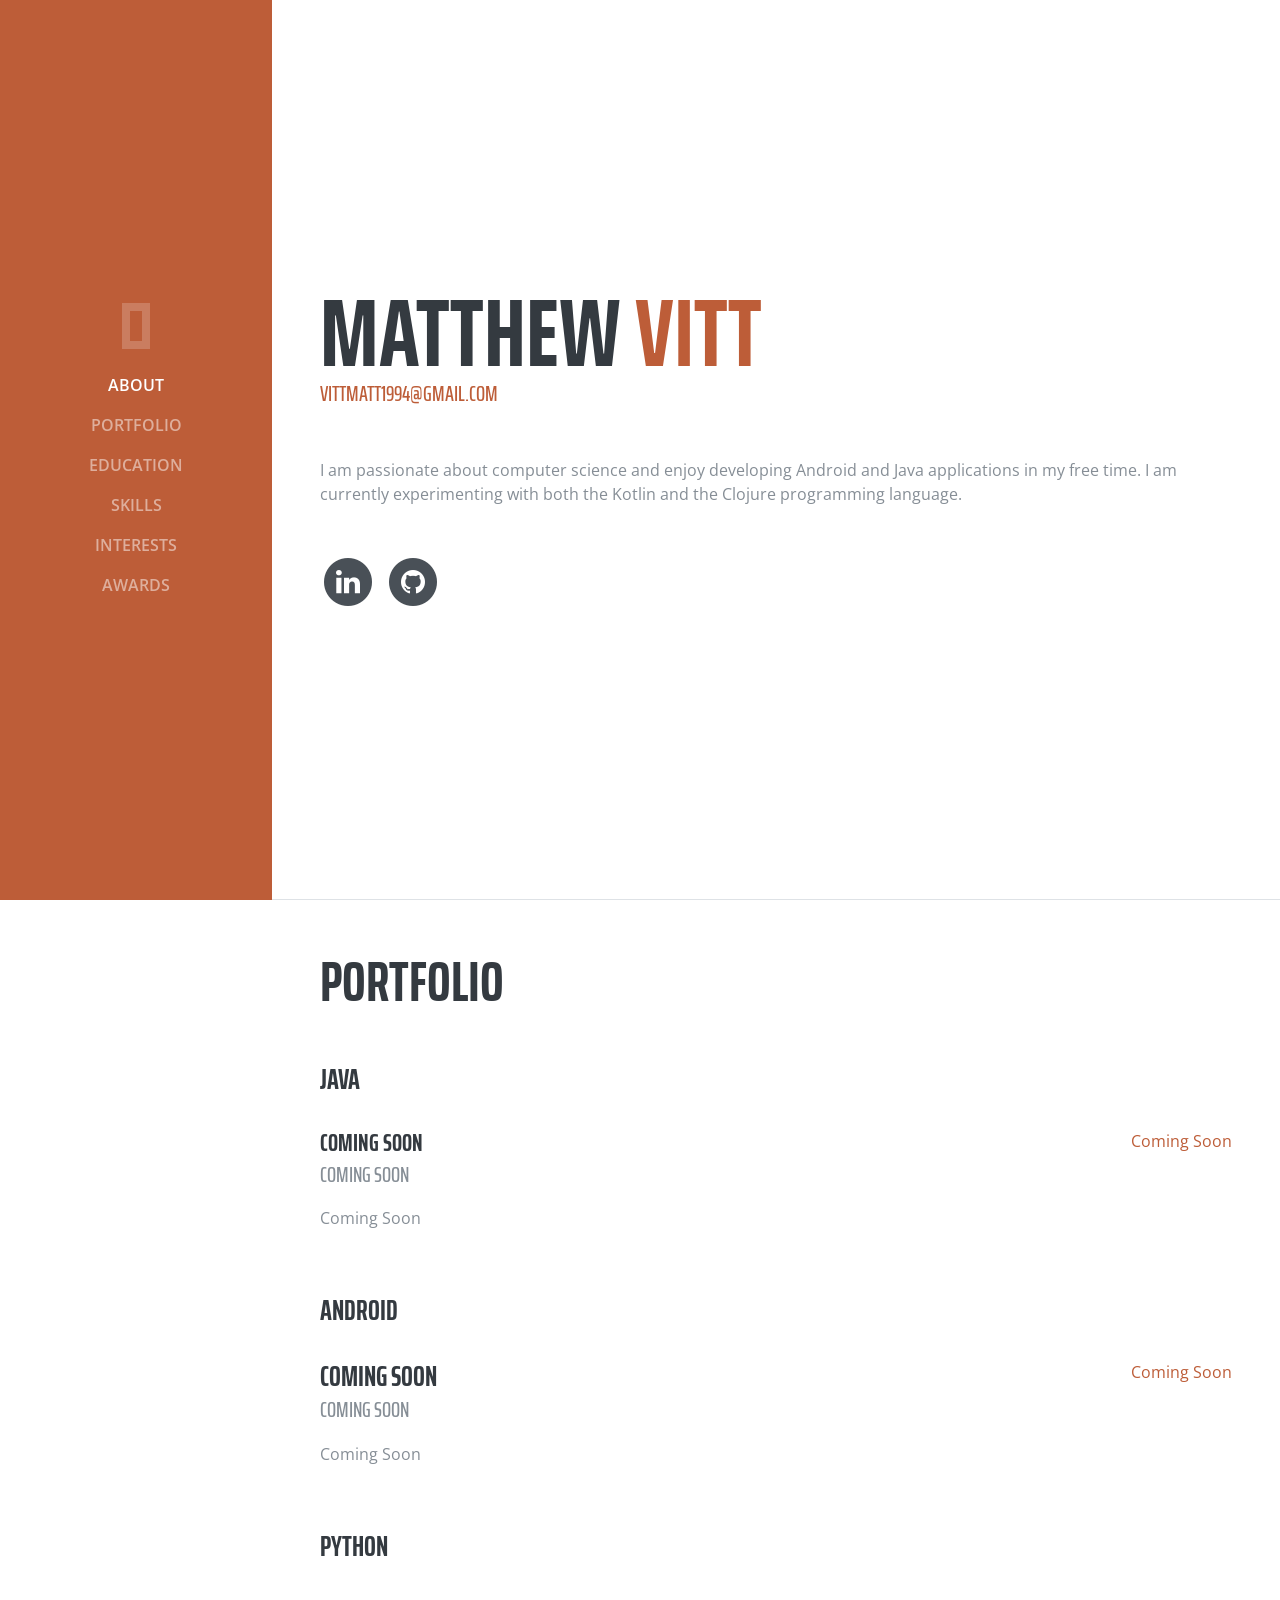
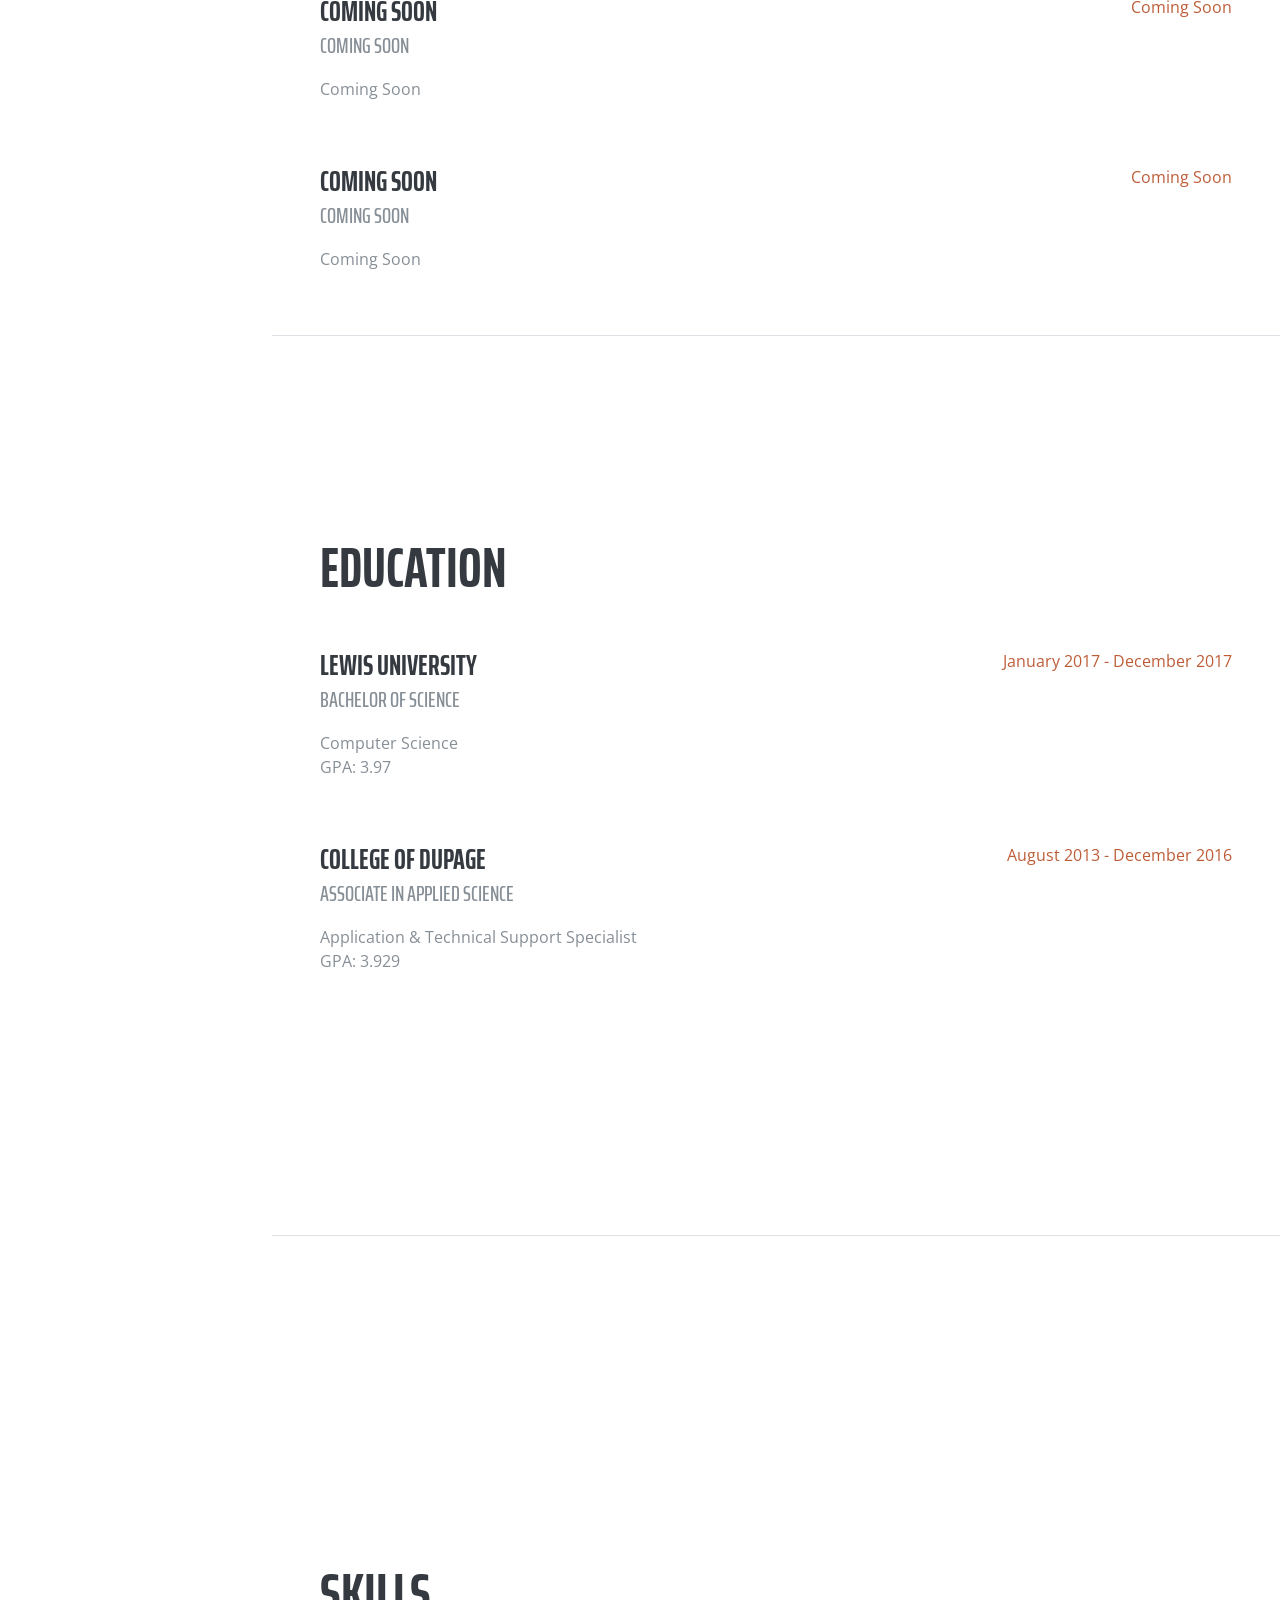
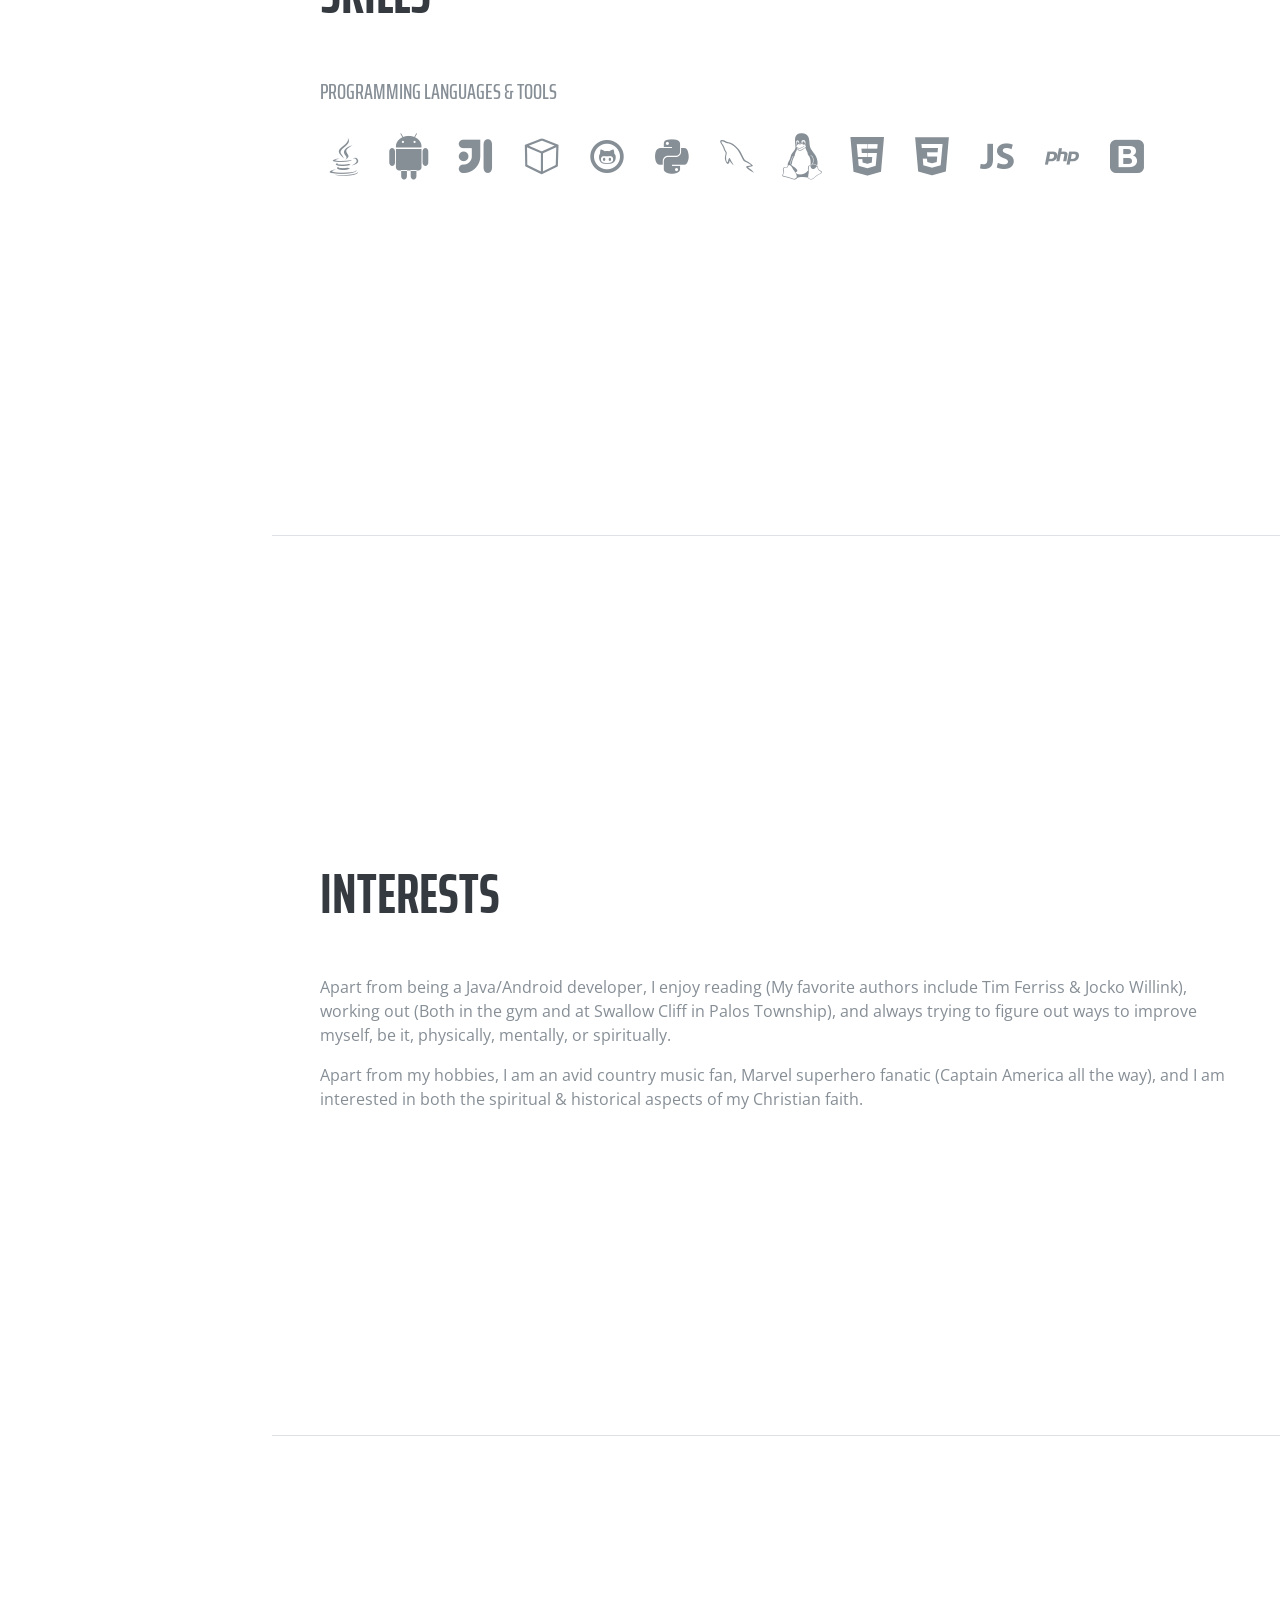
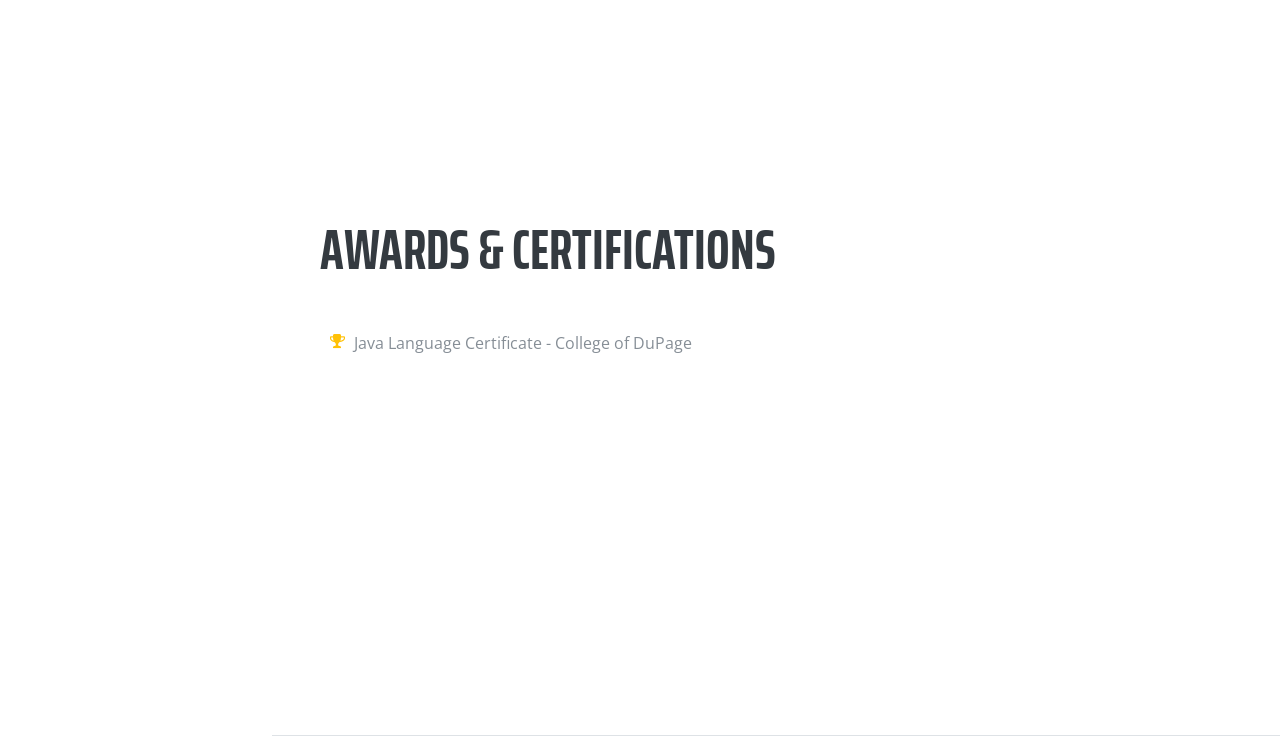
==== portfolio/pages/index.html @ d5effcd7 "more stuff" ====
<!DOCTYPE html>
<html lang="en">

  <head>

    <meta charset="utf-8">
    <meta name="viewport" content="width=device-width, initial-scale=1, shrink-to-fit=no">
    <meta name="description" content="">
    <meta name="author" content="">

    <title>Resume - Start Bootstrap Theme</title>

    <!-- Bootstrap core CSS -->
    <link href="vendor/bootstrap/css/bootstrap.min.css" rel="stylesheet">

    <!-- Custom fonts for this template -->
    <link href="https://fonts.googleapis.com/css?family=Saira+Extra+Condensed:100,200,300,400,500,600,700,800,900" rel="stylesheet">
    <link href="https://fonts.googleapis.com/css?family=Open+Sans:300,300i,400,400i,600,600i,700,700i,800,800i" rel="stylesheet">
    <link href="vendor/font-awesome/css/font-awesome.min.css" rel="stylesheet">
    <link href="vendor/devicons/css/devicons.min.css" rel="stylesheet">
    <link href="vendor/simple-line-icons/css/simple-line-icons.css" rel="stylesheet">

    <!-- Custom styles for this template -->
    <link href="css/resume.min.css" rel="stylesheet">

  </head>

  <body id="page-top">

    <nav class="navbar navbar-expand-lg navbar-dark bg-primary fixed-top" id="sideNav">
      <a class="navbar-brand js-scroll-trigger" href="#page-top">
        <span class="d-block d-lg-none">Start Bootstrap</span>
        <span class="d-none d-lg-block">
          <img class="img-fluid img-profile fa-behance-square mx-auto mb-2" src="https://github.com/mvitt/mvitt.github.io/blob/master/portfolio/pages/img/profile.JPG" alt="">
        </span>
      </a>
      <button class="navbar-toggler" type="button" data-toggle="collapse" data-target="#navbarSupportedContent" aria-controls="navbarSupportedContent" aria-expanded="false" aria-label="Toggle navigation">
        <span class="navbar-toggler-icon"></span>
      </button>
      <div class="collapse navbar-collapse" id="navbarSupportedContent">
        <ul class="navbar-nav">
          <li class="nav-item">
            <a class="nav-link js-scroll-trigger" href="#about">About</a>
          </li>
          <li class="nav-item">
            <a class="nav-link js-scroll-trigger" href="#portfolio">Portfolio</a>
          </li>
          <li class="nav-item">
            <a class="nav-link js-scroll-trigger" href="#education">Education</a>
          </li>
          <li class="nav-item">
            <a class="nav-link js-scroll-trigger" href="#skills">Skills</a>
          </li>
          <li class="nav-item">
            <a class="nav-link js-scroll-trigger" href="#interests">Interests</a>
          </li>
          <li class="nav-item">
            <a class="nav-link js-scroll-trigger" href="#awards">Awards</a>
          </li>
        </ul>
      </div>
    </nav>

    <div class="container-fluid p-0">

      <section class="resume-section p-3 p-lg-5 d-flex d-column" id="about">
        <div class="my-auto">
          <h1 class="mb-0">Matthew
            <span class="text-primary">Vitt</span>
          </h1>
          <div class="subheading mb-5">
            <a href="mailto:vittmatt1994@gmail.com">vittmatt1994@gmail.com</a>
          </div>
          <p class="mb-5">I am passionate about computer science and enjoy developing Android and Java applications in my free time. I am currently experimenting with both the Kotlin and the Clojure programming language.</p>
          <ul class="list-inline list-social-icons mb-0">
            <li class="list-inline-item">
              <a href="https://www.linkedin.com/in/matthew-vitt-3581a5155/">
                <span class="fa-stack fa-lg">
                  <i class="fa fa-circle fa-stack-2x"></i>
                  <i class="fa fa-linkedin fa-stack-1x fa-inverse"></i>
                </span>
              </a>
            </li>
            <li class="list-inline-item">
              <a href="#">
                <span class="fa-stack fa-lg">
                  <i class="fa fa-circle fa-stack-2x"></i>
                  <i class="fa fa-github fa-stack-1x fa-inverse"></i>
                </span>
              </a>
            </li>
          </ul>
        </div>
      </section>

      <section class="resume-section p-3 p-lg-5 d-flex flex-column" id="portfolio">
        <div class="my-auto">
          <h2 class="mb-5">Portfolio</h2>
          <h3>Java</h3>
          <br>

          <div class="resume-item d-flex flex-column flex-md-row mb-5">
            <div class="resume-content mr-auto">
              <h4 class="mb-0">Coming Soon</h4>
              <div class="subheading mb-3">Coming Soon</div>
              <p>Coming Soon</p>
            </div>
            <div class="resume-date text-md-right">
              <span class="text-primary">Coming Soon</span>
            </div>
          </div>

          <h3>Android</h3>
          <br>

          <div class="resume-item d-flex flex-column flex-md-row mb-5">
            <div class="resume-content mr-auto">
              <h3 class="mb-0">Coming Soon</h3>
              <div class="subheading mb-3">Coming Soon</div>
              <p>Coming Soon</p>
            </div>
            <div class="resume-date text-md-right">
              <span class="text-primary">Coming Soon</span>
            </div>
          </div>

          <h3>Python</h3>
          <br>

          <div class="resume-item d-flex flex-column flex-md-row mb-5">
            <div class="resume-content mr-auto">
              <h3 class="mb-0">Coming Soon</h3>
              <div class="subheading mb-3">Coming Soon</div>
              <p>Coming Soon</p>
            </div>
            <div class="resume-date text-md-right">
              <span class="text-primary">Coming Soon</span>
            </div>
          </div>

          <div class="resume-item d-flex flex-column flex-md-row">
            <div class="resume-content mr-auto">
              <h3 class="mb-0">Coming Soon</h3>
              <div class="subheading mb-3">Coming Soon</div>
              <p>Coming Soon</p>
            </div>
            <div class="resume-date text-md-right">
              <span class="text-primary">Coming Soon</span>
            </div>
          </div>

        </div>

      </section>

      <section class="resume-section p-3 p-lg-5 d-flex flex-column" id="education">
        <div class="my-auto">
          <h2 class="mb-5">Education</h2>

          <div class="resume-item d-flex flex-column flex-md-row mb-5">
            <div class="resume-content mr-auto">
              <h3 class="mb-0">Lewis University</h3>
              <div class="subheading mb-3">Bachelor of Science</div>
              <div>Computer Science</div>
              <p>GPA: 3.97</p>
            </div>
            <div class="resume-date text-md-right">
              <span class="text-primary">January 2017 - December 2017</span>
            </div>
          </div>

          <div class="resume-item d-flex flex-column flex-md-row mb-5">
            <div class="resume-content mr-auto">
              <h3 class="mb-0">College of DuPage</h3>
              <div class="subheading mb-3">Associate in Applied Science</div>
              <div>Application & Technical Support Specialist</div>
              <p>GPA: 3.929</p>
            </div>
            <div class="resume-date text-md-right">
              <span class="text-primary">August 2013 - December 2016</span>
            </div>
          </div>

        </div>
      </section>

      <section class="resume-section p-3 p-lg-5 d-flex flex-column" id="skills">
        <div class="my-auto">
          <h2 class="mb-5">Skills</h2>

          <div class="subheading mb-3">Programming Languages &amp; Tools</div>
          <ul class="list-inline list-icons">
            <li class="list-inline-item"><i class="devicons devicons-java"></i>
            </li>
            <li class="list-inline-item">
              <i class="devicons devicons-android"></i>
            </li>
            <li class="list-inline-item">
              <i class="devicons devicons-intellij"></i>
            </li>
            <li class="list-inline-item">
              <i class="devicons devicons-netbeans"></i>
            </li>
            <li class="list-inline-item">
              <i class="devicons devicons-github"></i>
            </li>
            <li class="list-inline-item">
              <i class="devicons devicons-python"></i>
            </li>
            <li class="list-inline-item">
              <i class="devicons devicons-mysql"></i>
            </li>
            <li class="list-inline-item">
              <i class="devicons devicons-linux"></i>
            </li>
            <li class="list-inline-item">
              <i class="devicons devicons-html5"></i>
            </li>
            <li class="list-inline-item">
              <i class="devicons devicons-css3"></i>
            </li>
            <li class="list-inline-item">
              <i class="devicons devicons-javascript"></i>
            </li>
            <li class="list-inline-item">
              <i class="devicons devicons-php"></i>
            </li>
            <li class="list-inline-item">
              <i class="devicons devicons-bootstrap"></i>
            </li>
          </ul>

          <!--<div class="subheading mb-3">Workflow</div>-->
          <!--<ul class="fa-ul mb-0">-->
            <!--<li>-->
              <!--<i class="fa-li fa fa-check"></i>-->
              <!--Mobile-First, Responsive Design</li>-->
            <!--<li>-->
              <!--<i class="fa-li fa fa-check"></i>-->
              <!--Cross Browser Testing &amp; Debugging</li>-->
            <!--<li>-->
              <!--<i class="fa-li fa fa-check"></i>-->
              <!--Cross Functional Teams</li>-->
            <!--<li>-->
              <!--<i class="fa-li fa fa-check"></i>-->
              <!--Agile Development &amp; Scrum</li>-->
          <!--</ul>-->
        </div>
      </section>

      <section class="resume-section p-3 p-lg-5 d-flex flex-column" id="interests">
        <div class="my-auto">
          <h2 class="mb-5">Interests</h2>
          <p>Apart from being a Java/Android developer, I enjoy reading (My favorite authors include Tim Ferriss & Jocko Willink), working out (Both in the gym and at Swallow Cliff in Palos Township), and always trying to figure out ways to improve myself, be it, physically, mentally, or spiritually.</p>
          <p class="mb-0">Apart from my hobbies, I am an avid country music fan, Marvel superhero fanatic (Captain America all the way), and I am interested in both the spiritual & historical aspects of my Christian faith.</p>
        </div>
      </section>

      <section class="resume-section p-3 p-lg-5 d-flex flex-column" id="awards">
        <div class="my-auto">
          <h2 class="mb-5">Awards &amp; Certifications</h2>
          <ul class="fa-ul mb-0">
            <li>
              <i class="fa-li fa fa-trophy text-warning"></i>
              Java Language Certificate - College of DuPage</li>

          </ul>
        </div>
      </section>

    </div>

    <!-- Bootstrap core JavaScript -->
    <script src="vendor/jquery/jquery.min.js"></script>
    <script src="vendor/bootstrap/js/bootstrap.bundle.min.js"></script>

    <!-- Plugin JavaScript -->
    <script src="vendor/jquery-easing/jquery.easing.min.js"></script>

    <!-- Custom scripts for this template -->
    <script src="js/resume.min.js"></script>

  </body>

</html>
---- portfolio/pages/vendor/devicons/css/devicons.min.css ----
/*!
 *  Devicons 1.8.0 made by Theodore Vorillas / http://vorillaz.com 
 */
@font-face{font-family:devicons;src:url(../fonts/devicons.eot?xqxft6);src:url(../fonts/devicons.eot?#iefixxqxft6) format("embedded-opentype"),url(../fonts/devicons.woff?xqxft6) format("woff"),url(../fonts/devicons.ttf?xqxft6) format("truetype"),url(../fonts/devicons.svg?xqxft6#devicons) format("svg");font-weight:400;font-style:normal}.devicons{font-family:devicons;speak:none;font-style:normal;font-weight:400;font-variant:normal;text-transform:none;line-height:1;-webkit-font-smoothing:antialiased;-moz-osx-font-smoothing:grayscale}.devicons-git:before{content:"\e602"}.devicons-git_compare:before{content:"\e628"}.devicons-git_branch:before{content:"\e625"}.devicons-git_commit:before{content:"\e629"}.devicons-git_pull_request:before{content:"\e626"}.devicons-git_merge:before{content:"\e627"}.devicons-bitbucket:before{content:"\e603"}.devicons-github_alt:before{content:"\e608"}.devicons-github_badge:before{content:"\e609"}.devicons-github:before{content:"\e60a"}.devicons-github_full:before{content:"\e617"}.devicons-java:before{content:"\e638"}.devicons-ruby:before{content:"\e639"}.devicons-scala:before{content:"\e637"}.devicons-python:before{content:"\e63c"}.devicons-go:before{content:"\e624"}.devicons-ruby_on_rails:before{content:"\e63b"}.devicons-django:before{content:"\e61d"}.devicons-markdown:before{content:"\e63e"}.devicons-php:before{content:"\e63d"}.devicons-mysql:before{content:"\e604"}.devicons-streamline:before{content:"\e605"}.devicons-database:before{content:"\e606"}.devicons-laravel:before{content:"\e63f"}.devicons-javascript:before{content:"\e64e"}.devicons-angular:before{content:"\e653"}.devicons-backbone:before{content:"\e652"}.devicons-coffeescript:before{content:"\e651"}.devicons-jquery:before{content:"\e650"}.devicons-modernizr:before{content:"\e620"}.devicons-jquery_ui:before{content:"\e654"}.devicons-ember:before{content:"\e61b"}.devicons-dojo:before{content:"\e61c"}.devicons-nodejs:before{content:"\e619"}.devicons-nodejs_small:before{content:"\e618"}.devicons-javascript_shield:before{content:"\e64f"}.devicons-bootstrap:before{content:"\e647"}.devicons-sass:before{content:"\e64b"}.devicons-css3_full:before{content:"\e64a"}.devicons-css3:before{content:"\e649"}.devicons-html5:before{content:"\e636"}.devicons-html5_multimedia:before{content:"\e632"}.devicons-html5_device_access:before{content:"\e633"}.devicons-html5_3d_effects:before{content:"\e635"}.devicons-html5_connectivity:before{content:"\e634"}.devicons-ghost_small:before{content:"\e614"}.devicons-ghost:before{content:"\e61f"}.devicons-magento:before{content:"\e640"}.devicons-joomla:before{content:"\e641"}.devicons-jekyll_small:before{content:"\e60d"}.devicons-drupal:before{content:"\e642"}.devicons-wordpress:before{content:"\e60b"}.devicons-grunt:before{content:"\e64c"}.devicons-bower:before{content:"\e64d"}.devicons-npm:before{content:"\e61e"}.devicons-yahoo_small:before{content:"\e62b"}.devicons-yahoo:before{content:"\e615"}.devicons-bing_small:before{content:"\e600"}.devicons-windows:before{content:"\e60f"}.devicons-linux:before{content:"\e612"}.devicons-ubuntu:before{content:"\e63a"}.devicons-android:before{content:"\e60e"}.devicons-apple:before{content:"\e611"}.devicons-appstore:before{content:"\e613"}.devicons-phonegap:before{content:"\e630"}.devicons-blackberry:before{content:"\e623"}.devicons-stackoverflow:before{content:"\e610"}.devicons-techcrunch:before{content:"\e62c"}.devicons-codrops:before{content:"\e62f"}.devicons-css_tricks:before{content:"\e601"}.devicons-smashing_magazine:before{content:"\e62d"}.devicons-netmagazine:before{content:"\e62e"}.devicons-codepen:before{content:"\e616"}.devicons-cssdeck:before{content:"\e62a"}.devicons-hackernews:before{content:"\e61a"}.devicons-dropbox:before{content:"\e607"}.devicons-google_drive:before{content:"\e631"}.devicons-visualstudio:before{content:"\e60c"}.devicons-unity_small:before{content:"\e621"}.devicons-raspberry_pi:before{content:"\e622"}.devicons-chrome:before{content:"\e643"}.devicons-ie:before{content:"\e644"}.devicons-firefox:before{content:"\e645"}.devicons-opera:before{content:"\e646"}.devicons-safari:before{content:"\e648"}.devicons-swift:before{content:"\e655"}.devicons-symfony:before{content:"\e656"}.devicons-symfony_badge:before{content:"\e657"}.devicons-less:before{content:"\e658"}.devicons-stylus:before{content:"\e659"}.devicons-trello:before{content:"\e65a"}.devicons-atlassian:before{content:"\e65b"}.devicons-jira:before{content:"\e65c"}.devicons-envato:before{content:"\e65d"}.devicons-snap_svg:before{content:"\e65e"}.devicons-raphael:before{content:"\e65f"}.devicons-google_analytics:before{content:"\e660"}.devicons-compass:before{content:"\e661"}.devicons-onedrive:before{content:"\e662"}.devicons-gulp:before{content:"\e663"}.devicons-atom:before{content:"\e664"}.devicons-cisco:before{content:"\e665"}.devicons-nancy:before{content:"\e666"}.devicons-clojure:before{content:"\e668"}.devicons-clojure_alt:before{content:"\e66a"}.devicons-perl:before{content:"\e669"}.devicons-celluloid:before{content:"\e66b"}.devicons-w3c:before{content:"\e66c"}.devicons-redis:before{content:"\e66d"}.devicons-postgresql:before{content:"\e66e"}.devicons-webplatform:before{content:"\e66f"}.devicons-jenkins:before{content:"\e667"}.devicons-requirejs:before{content:"\e670"}.devicons-opensource:before{content:"\e671"}.devicons-typo3:before{content:"\e672"}.devicons-uikit:before{content:"\e673"}.devicons-doctrine:before{content:"\e674"}.devicons-groovy:before{content:"\e675"}.devicons-nginx:before{content:"\e676"}.devicons-haskell:before{content:"\e677"}.devicons-zend:before{content:"\e678"}.devicons-gnu:before{content:"\e679"}.devicons-yeoman:before{content:"\e67a"}.devicons-heroku:before{content:"\e67b"}.devicons-debian:before{content:"\e67d"}.devicons-travis:before{content:"\e67e"}.devicons-dotnet:before{content:"\e67f"}.devicons-codeigniter:before{content:"\e680"}.devicons-javascript_badge:before{content:"\e681"}.devicons-yii:before{content:"\e682"}.devicons-msql_server:before{content:"\e67c"}.devicons-composer:before{content:"\e683"}.devicons-krakenjs_badge:before{content:"\e684"}.devicons-krakenjs:before{content:"\e685"}.devicons-mozilla:before{content:"\e686"}.devicons-firebase:before{content:"\e687"}.devicons-sizzlejs:before{content:"\e688"}.devicons-creativecommons:before{content:"\e689"}.devicons-creativecommons_badge:before{content:"\e68a"}.devicons-mitlicence:before{content:"\e68b"}.devicons-senchatouch:before{content:"\e68c"}.devicons-bugsense:before{content:"\e68d"}.devicons-extjs:before{content:"\e68e"}.devicons-mootools_badge:before{content:"\e68f"}.devicons-mootools:before{content:"\e690"}.devicons-ruby_rough:before{content:"\e691"}.devicons-komodo:before{content:"\e692"}.devicons-coda:before{content:"\e693"}.devicons-bintray:before{content:"\e694"}.devicons-terminal:before{content:"\e695"}.devicons-code:before{content:"\e696"}.devicons-responsive:before{content:"\e697"}.devicons-dart:before{content:"\e698"}.devicons-aptana:before{content:"\e699"}.devicons-mailchimp:before{content:"\e69a"}.devicons-netbeans:before{content:"\e69b"}.devicons-dreamweaver:before{content:"\e69c"}.devicons-brackets:before{content:"\e69d"}.devicons-eclipse:before{content:"\e69e"}.devicons-cloud9:before{content:"\e69f"}.devicons-scrum:before{content:"\e6a0"}.devicons-prolog:before{content:"\e6a1"}.devicons-terminal_badge:before{content:"\e6a2"}.devicons-code_badge:before{content:"\e6a3"}.devicons-mongodb:before{content:"\e6a4"}.devicons-meteor:before{content:"\e6a5"}.devicons-meteorfull:before{content:"\e6a6"}.devicons-fsharp:before{content:"\e6a7"}.devicons-rust:before{content:"\e6a8"}.devicons-ionic:before{content:"\e6a9"}.devicons-sublime:before{content:"\e6aa"}.devicons-appcelerator:before{content:"\e6ab"}.devicons-asterisk:before{content:"\e6ac"}.devicons-aws:before{content:"\e6ad"}.devicons-digital-ocean:before{content:"\e6ae"}.devicons-dlang:before{content:"\e6af"}.devicons-docker:before{content:"\e6b0"}.devicons-erlang:before{content:"\e6b1"}.devicons-google-cloud-platform:before{content:"\e6b2"}.devicons-grails:before{content:"\e6b3"}.devicons-illustrator:before{content:"\e6b4"}.devicons-intellij:before{content:"\e6b5"}.devicons-materializecss:before{content:"\e6b6"}.devicons-openshift:before{content:"\e6b7"}.devicons-photoshop:before{content:"\e6b8"}.devicons-rackspace:before{content:"\e6b9"}.devicons-react:before{content:"\e6ba"}.devicons-redhat:before{content:"\e6bb"}.devicons-scriptcs:before{content:"\e6bc"}.devicons-sqllite:before{content:"\e6c4"}.devicons-vim:before{content:"\e6c5"}
---- portfolio/pages/css/resume.min.css ----
/*!
 * Start Bootstrap - Resume v4.0.0-beta.2 (https://startbootstrap.com/template-overviews/resume)
 * Copyright 2013-2017 Start Bootstrap
 * Licensed under MIT (https://github.com/BlackrockDigital/startbootstrap-resume/blob/master/LICENSE)
 */body{font-family:'Open Sans',serif;padding-top:54px;color:#868e96}@media (min-width:992px){body{padding-top:0;padding-left:17rem}}h1,h2,h3,h4,h5,h6{font-family:'Saira Extra Condensed',serif;font-weight:700;text-transform:uppercase;color:#343a40}h1{font-size:6rem;line-height:5.5rem}h2{font-size:3.5rem}.subheading{text-transform:uppercase;font-weight:500;font-family:'Saira Extra Condensed',serif;font-size:1.35rem}.list-social-icons a{color:#495057}.list-social-icons a:hover{color:#bd5d38}.list-social-icons a .fa-lg{font-size:1.75rem}.list-icons{font-size:3rem}.list-icons .list-inline-item i:hover{color:#bd5d38}#sideNav .navbar-nav .nav-item .nav-link{font-weight:600;text-transform:uppercase}@media (min-width:992px){#sideNav{text-align:center;position:fixed;top:0;left:0;display:flex;flex-direction:column;width:17rem;height:100vh}#sideNav .navbar-brand{display:flex;margin:auto auto 0;padding:.5rem}#sideNav .navbar-brand .img-profile{max-width:10rem;max-height:10rem;border:.5rem solid rgba(255,255,255,.2)}#sideNav .navbar-collapse{display:flex;align-items:flex-start;flex-grow:0;width:100%;margin-bottom:auto}#sideNav .navbar-collapse .navbar-nav{flex-direction:column;width:100%}#sideNav .navbar-collapse .navbar-nav .nav-item{display:block}#sideNav .navbar-collapse .navbar-nav .nav-item .nav-link{display:block}}section.resume-section{border-bottom:1px solid #dee2e6;padding-top:5rem!important;padding-bottom:5rem!important}section.resume-section .resume-item .resume-date{min-width:none}@media (min-width:768px){section.resume-section{min-height:100vh}section.resume-section .resume-item .resume-date{min-width:18rem}}@media (min-width:992px){section.resume-section{padding-top:3rem!important;padding-bottom:3rem!important}}.bg-primary{background-color:#bd5d38!important}.text-primary{color:#bd5d38!important}a{color:#bd5d38}a:active,a:focus,a:hover{color:#824027}
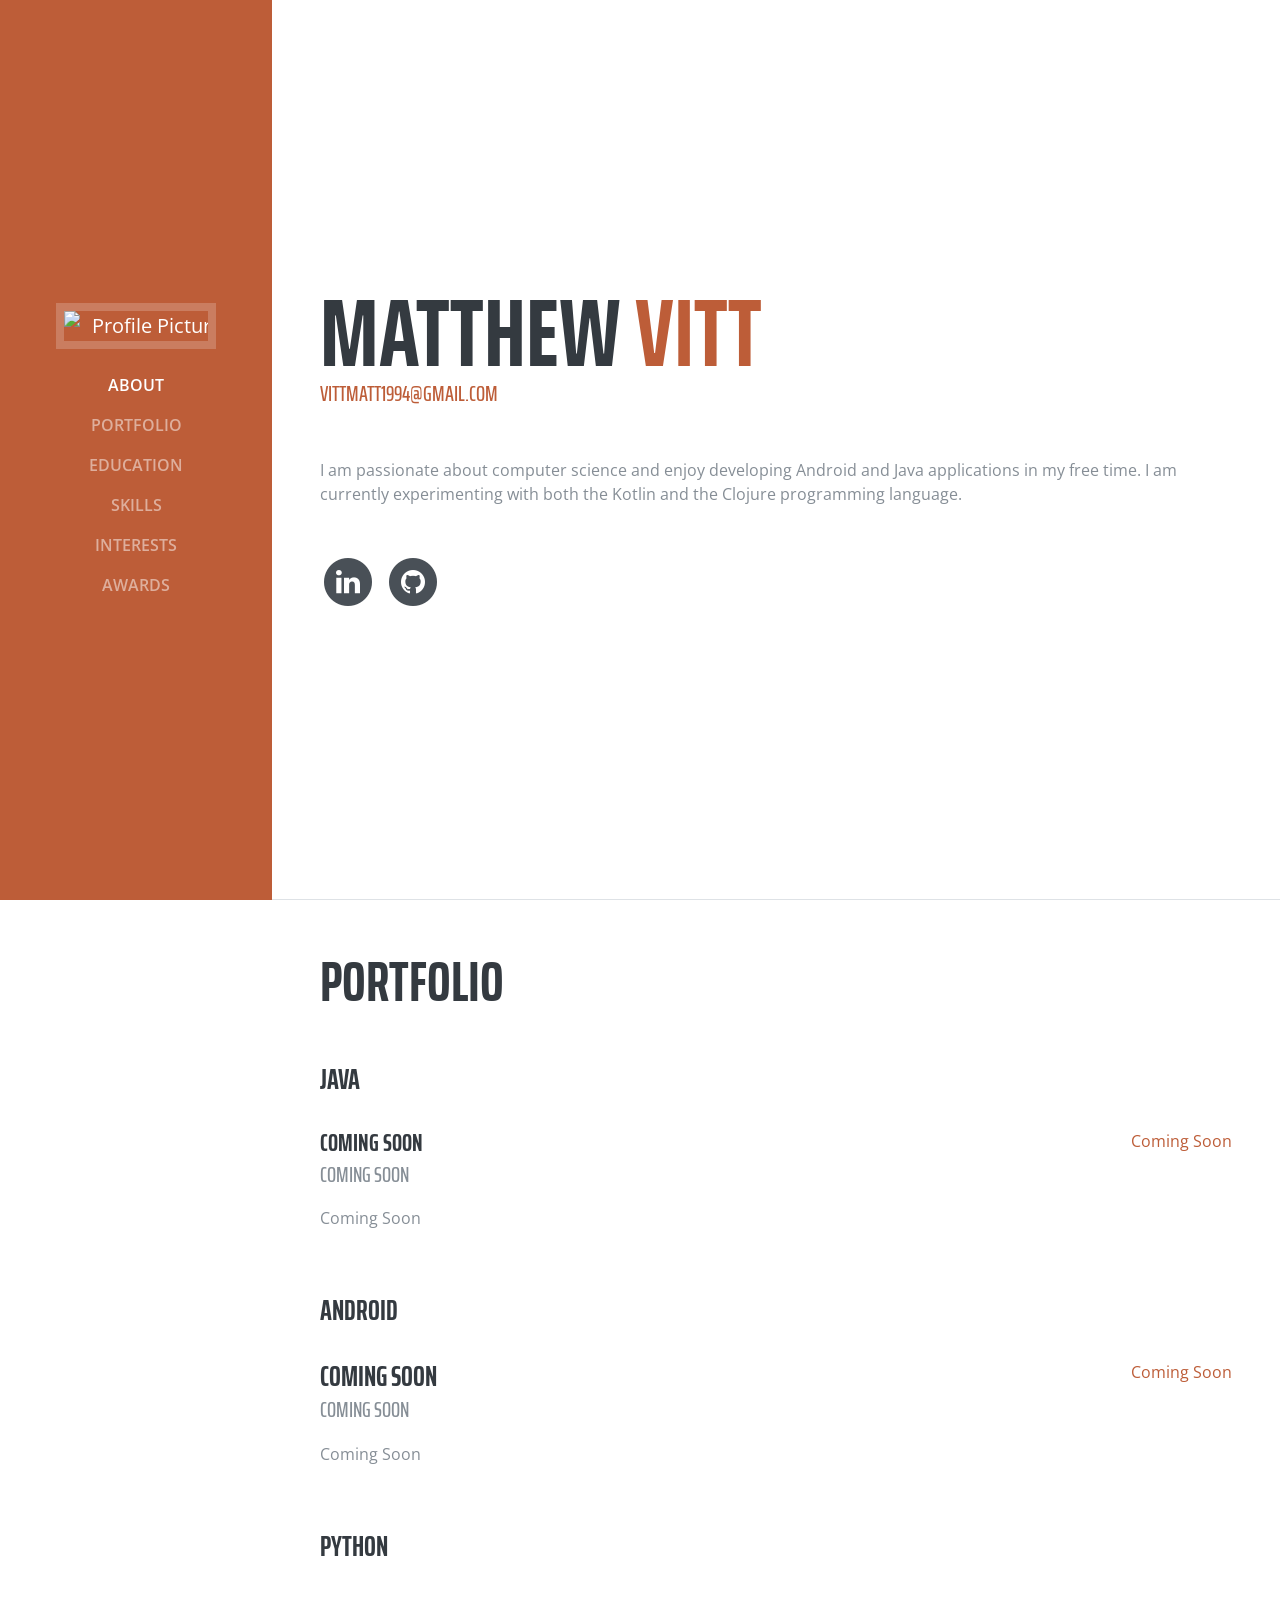
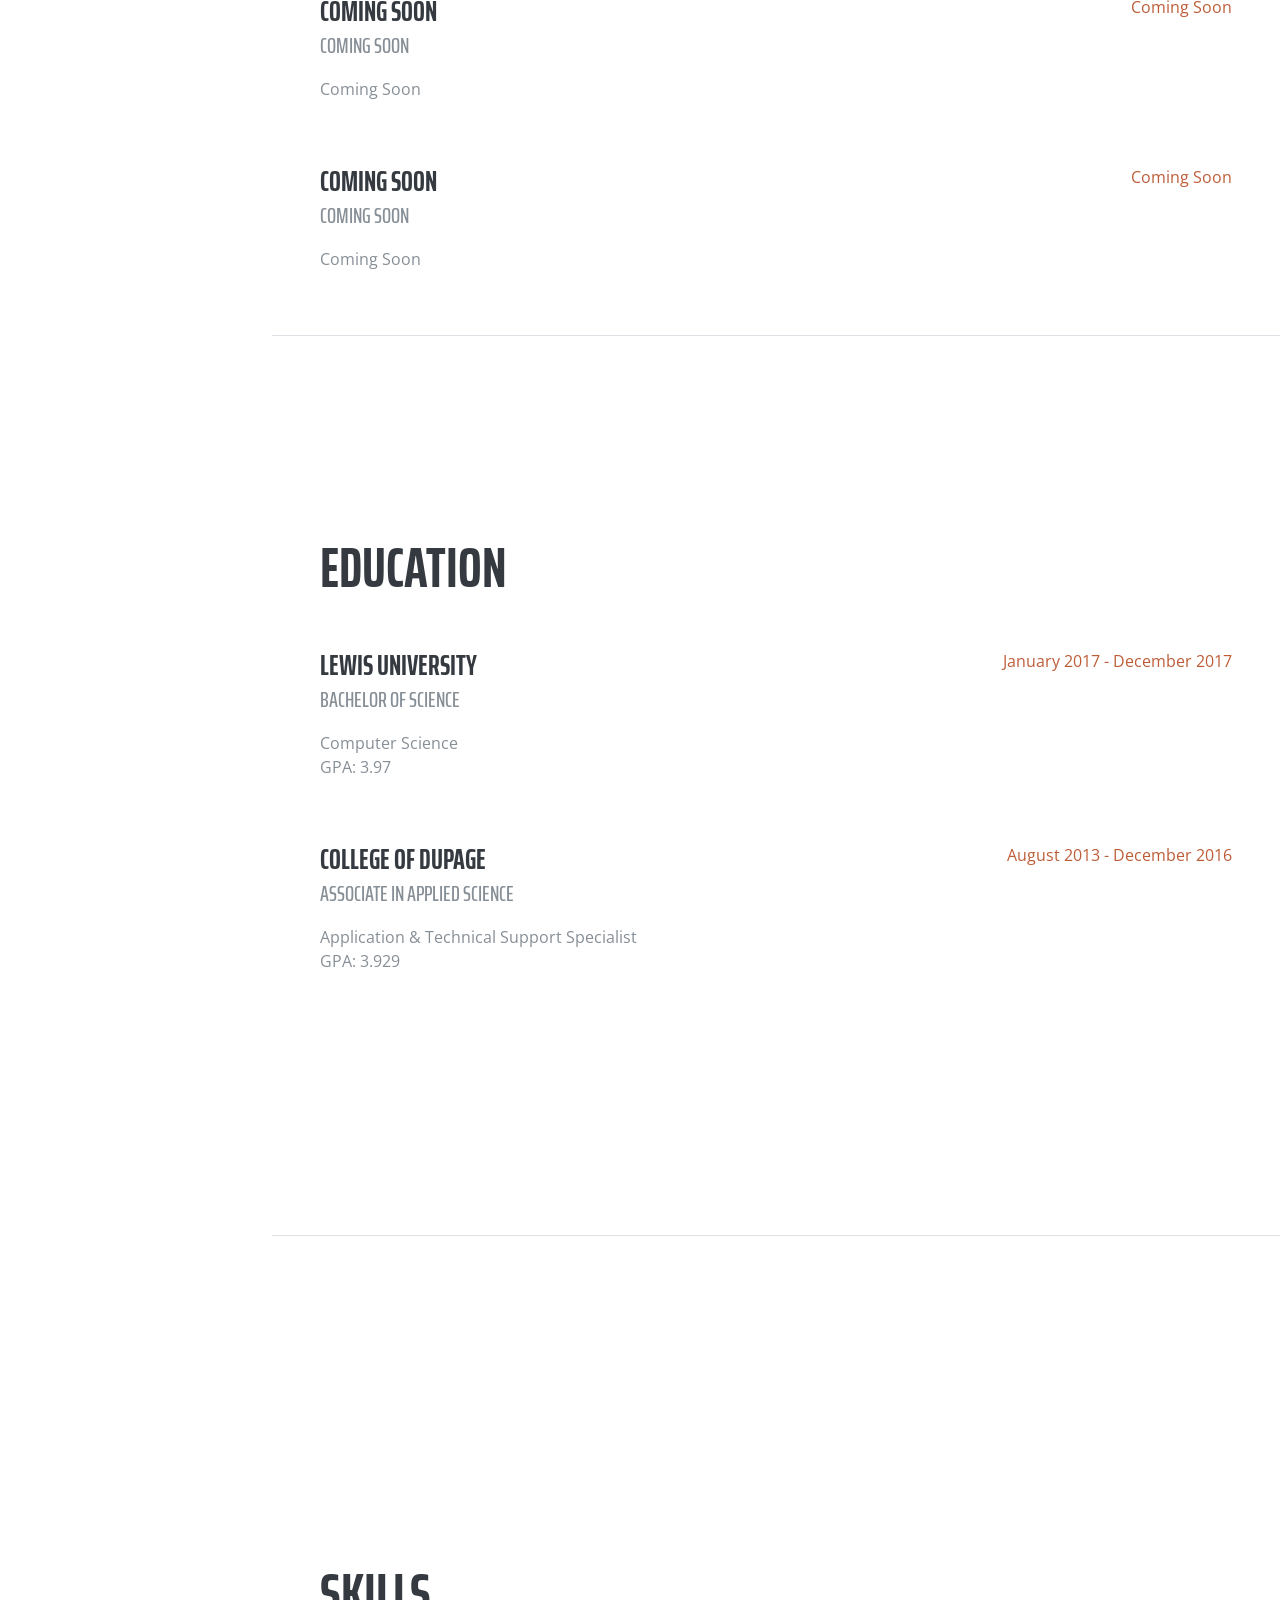
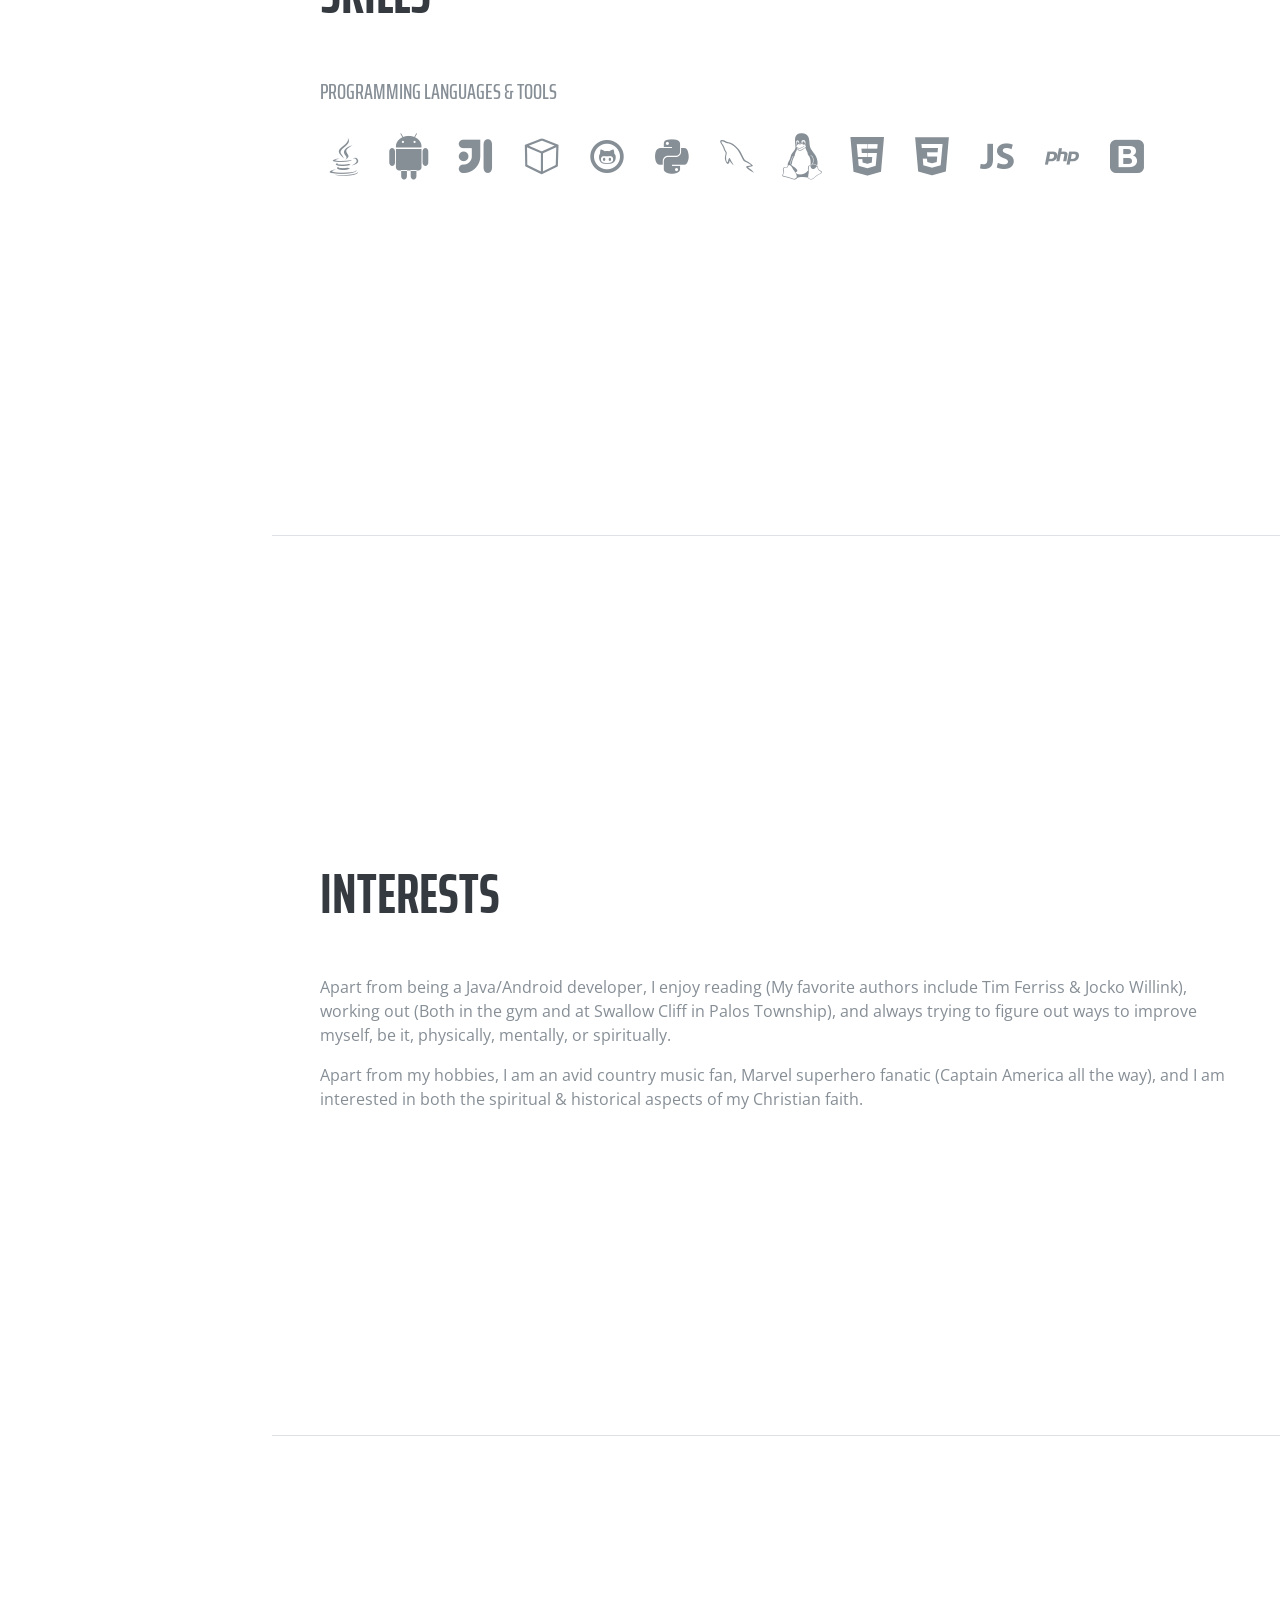
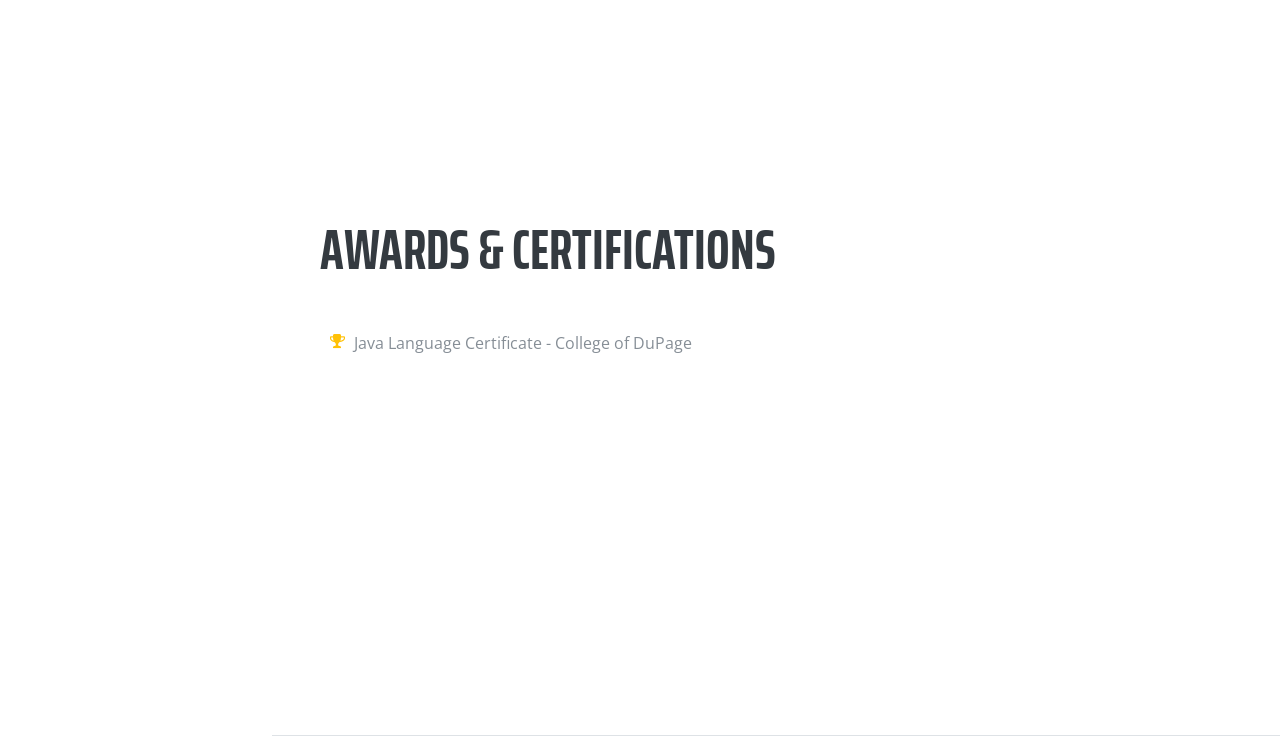
==== commit 36da156e: "Added GitHub Link" ====
--- a/portfolio/pages/index.html
+++ b/portfolio/pages/index.html
@@ -31,7 +31,7 @@
       <a class="navbar-brand js-scroll-trigger" href="#page-top">
         <span class="d-block d-lg-none">Start Bootstrap</span>
         <span class="d-none d-lg-block">
-          <img class="img-fluid img-profile fa-behance-square mx-auto mb-2" src="https://github.com/mvitt/mvitt.github.io/blob/master/portfolio/pages/img/profile.JPG" alt="">
+          <img class="img-fluid img-profile fa-behance-square mx-auto mb-2" src="https://github.com/mvitt/mvitt.github.io/blob/master/portfolio/pages/img/profile.JPG" alt="Profile Picture">
         </span>
       </a>
       <button class="navbar-toggler" type="button" data-toggle="collapse" data-target="#navbarSupportedContent" aria-controls="navbarSupportedContent" aria-expanded="false" aria-label="Toggle navigation">
@@ -82,7 +82,7 @@
               </a>
             </li>
             <li class="list-inline-item">
-              <a href="#">
+              <a href="https://github.com/mvitt/mvitt.github.io">
                 <span class="fa-stack fa-lg">
                   <i class="fa fa-circle fa-stack-2x"></i>
                   <i class="fa fa-github fa-stack-1x fa-inverse"></i>
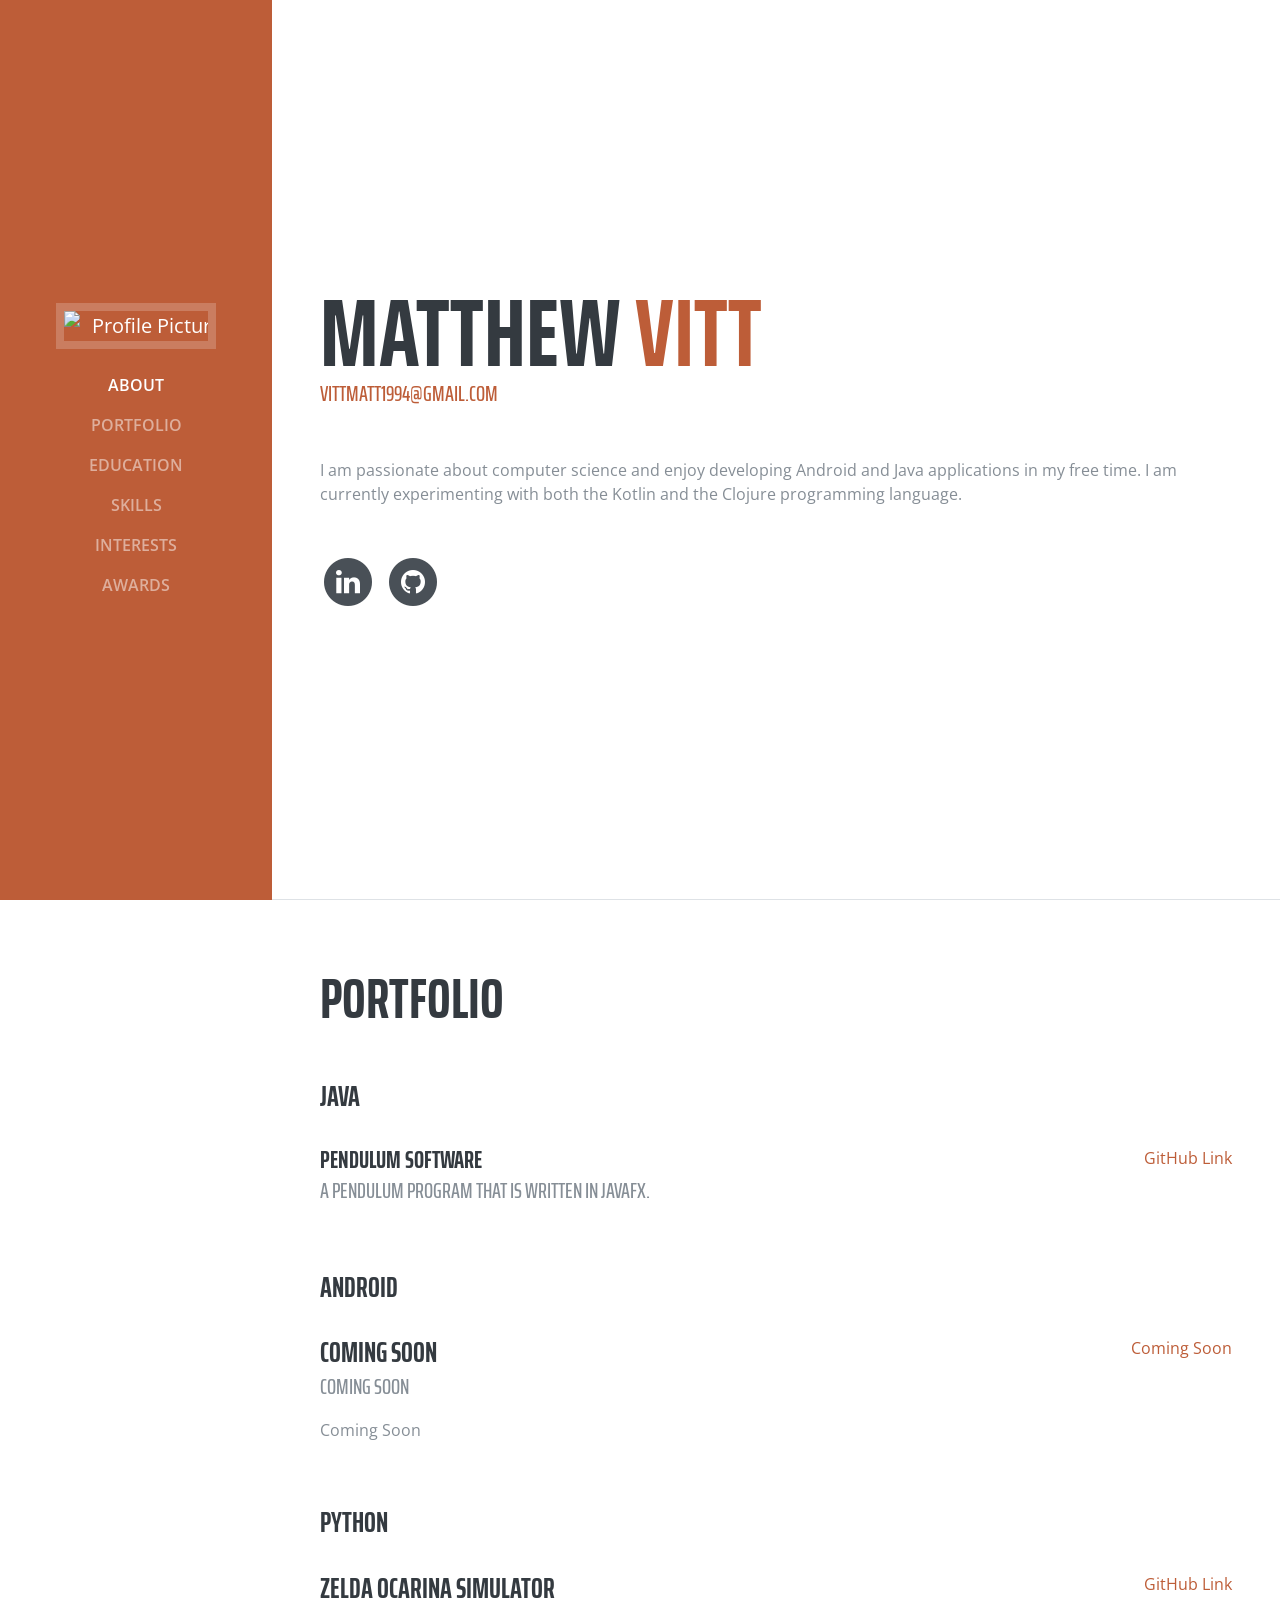
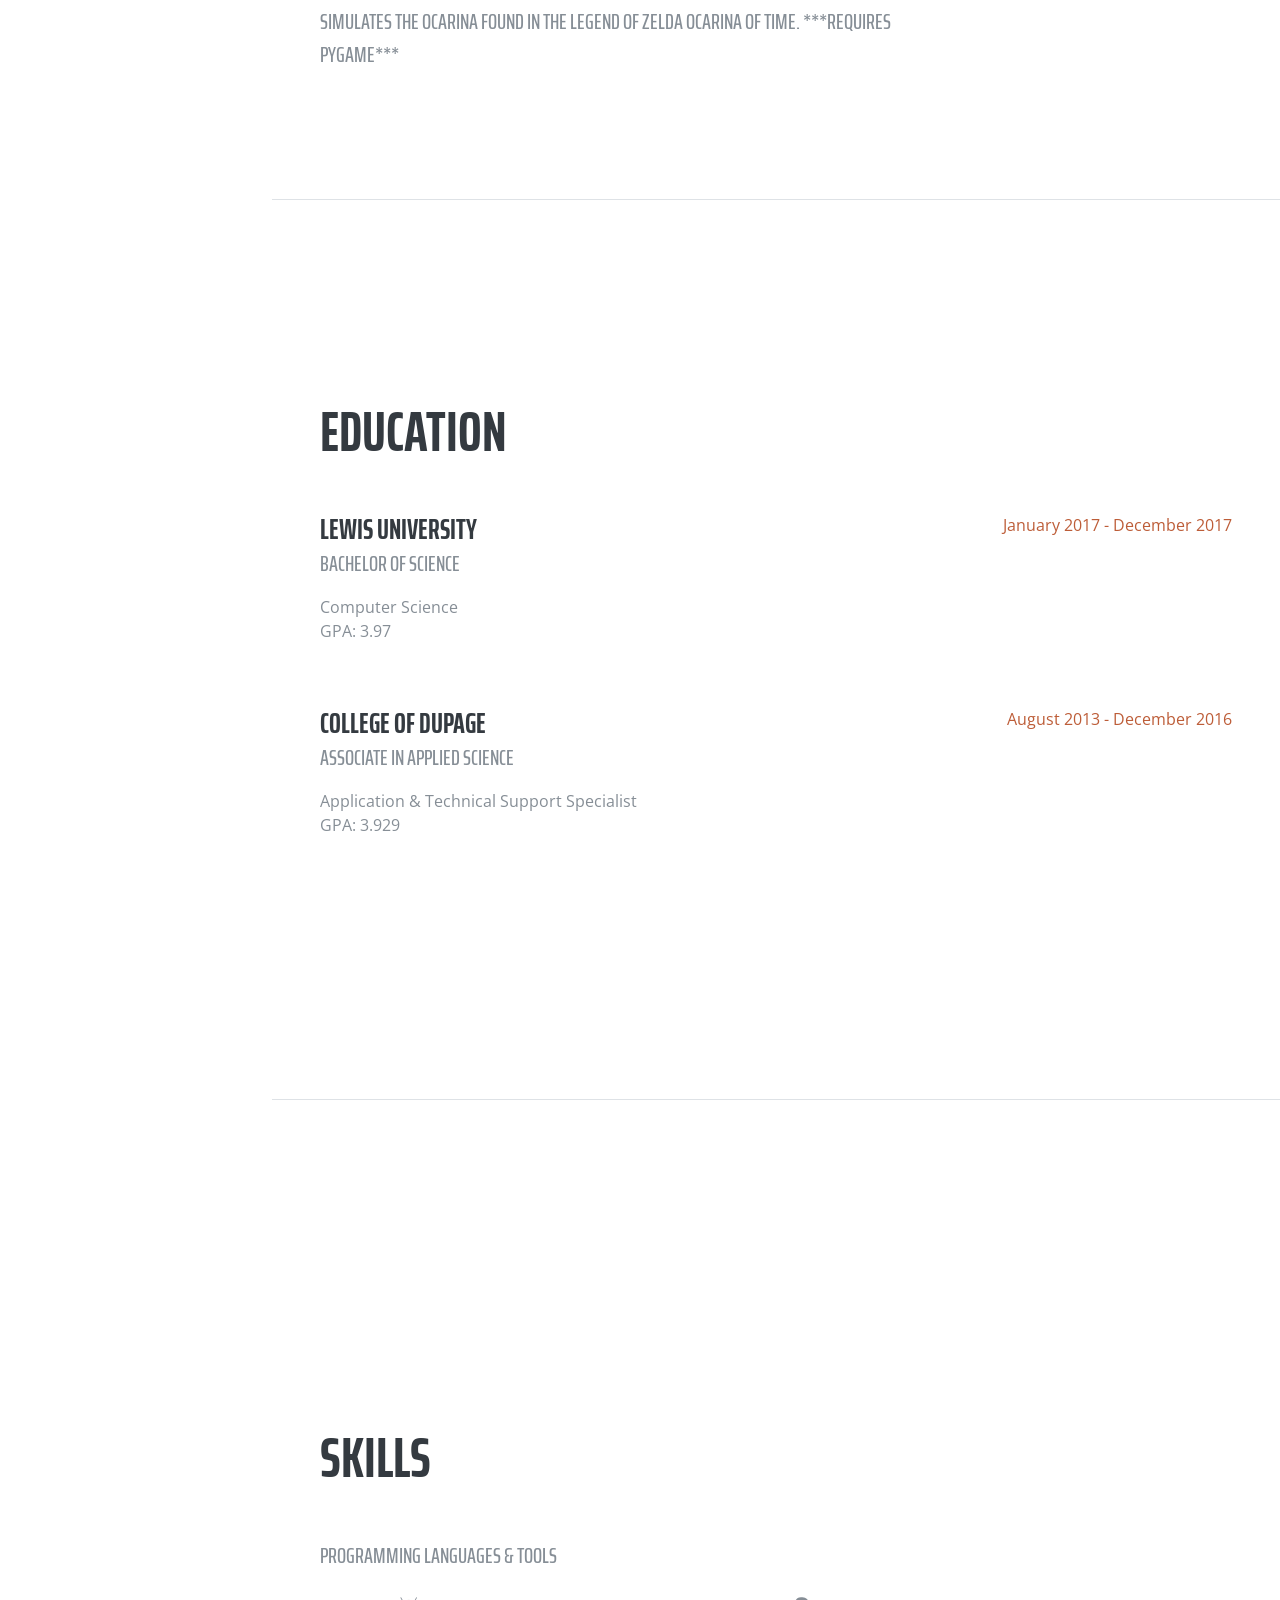
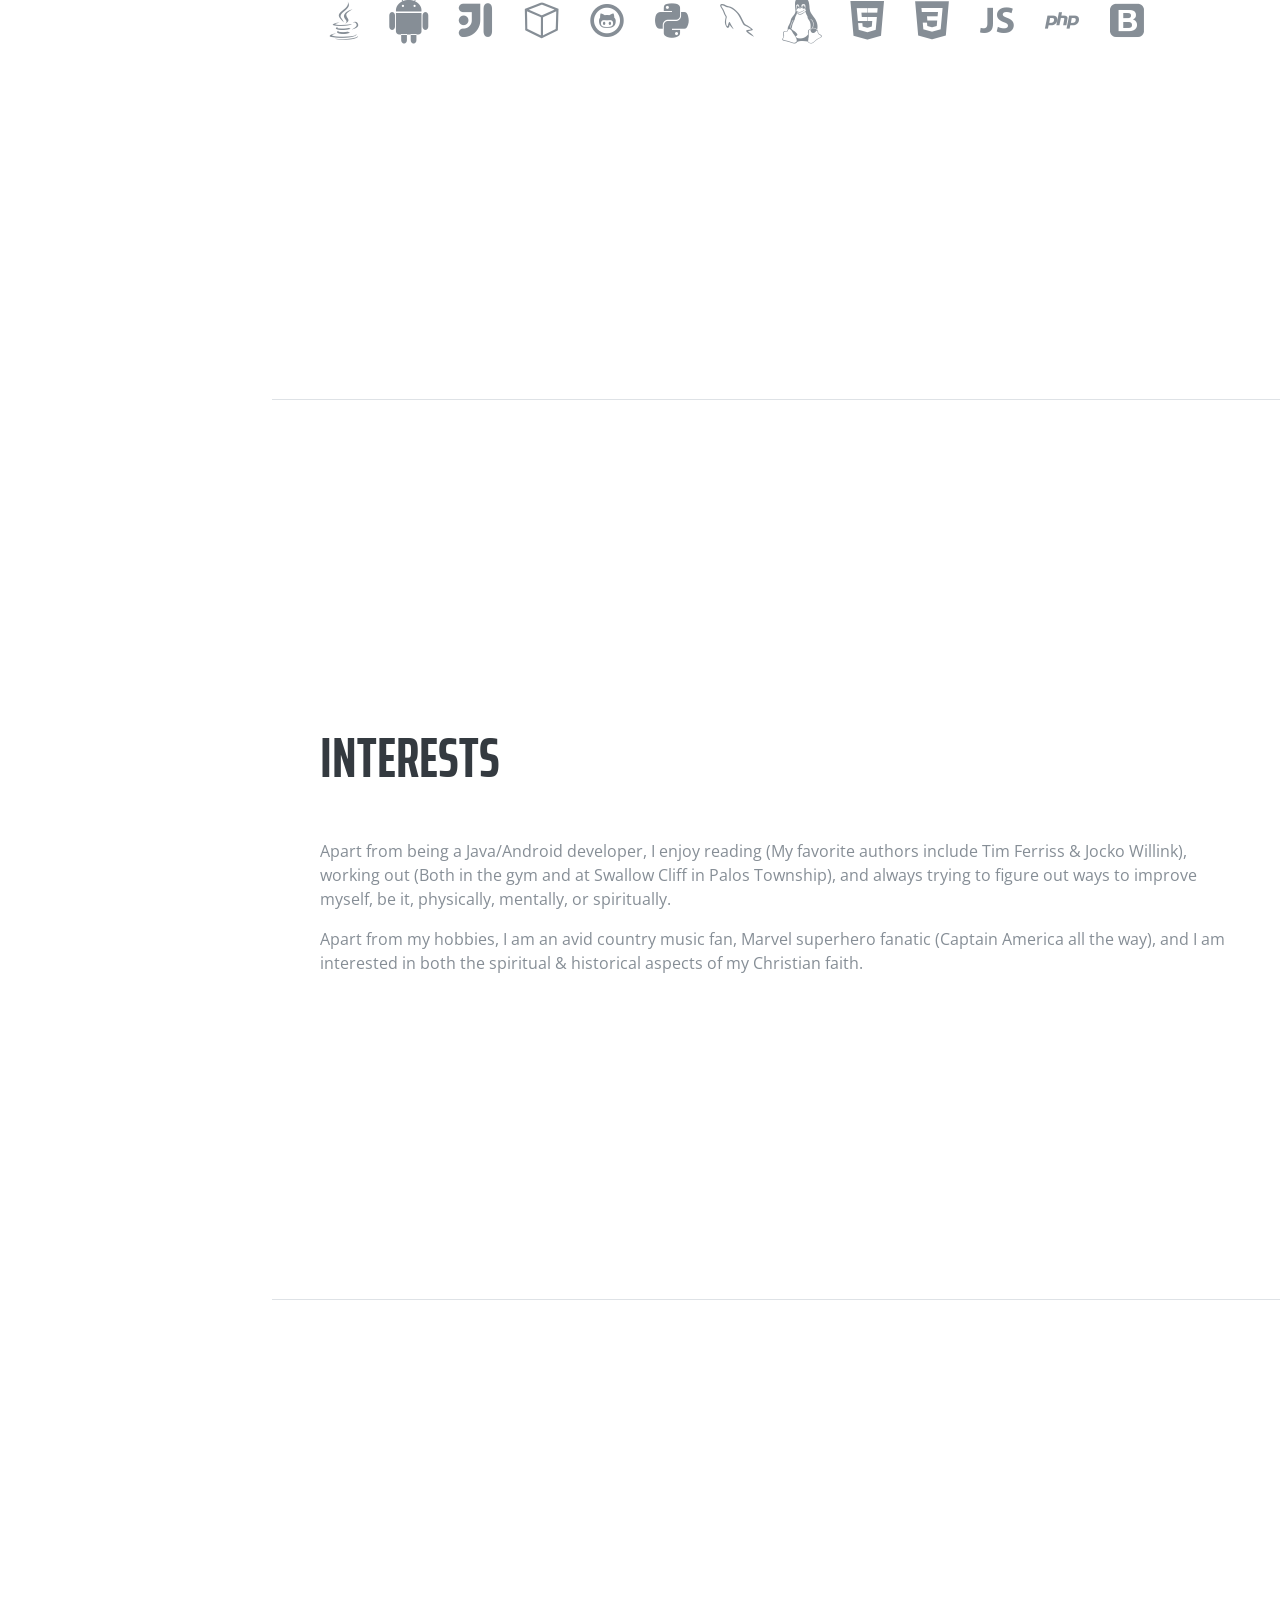
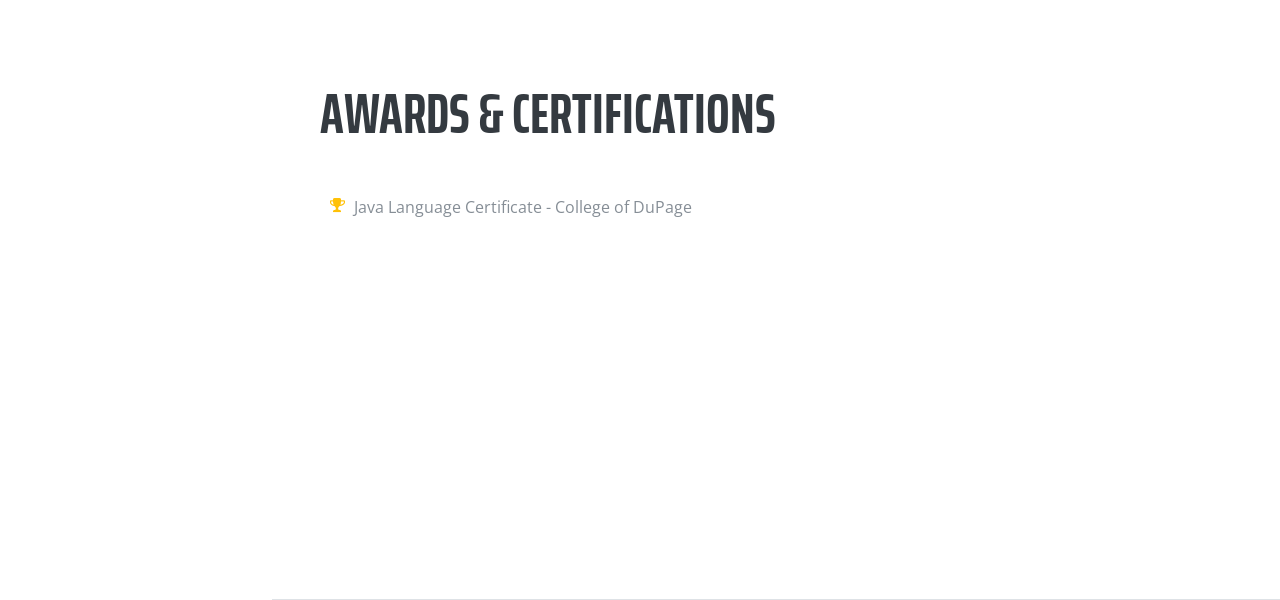
==== commit 916d1b19: "Added Links to GitHub" ====
--- a/portfolio/pages/index.html
+++ b/portfolio/pages/index.html
@@ -31,7 +31,7 @@
       <a class="navbar-brand js-scroll-trigger" href="#page-top">
         <span class="d-block d-lg-none">Start Bootstrap</span>
         <span class="d-none d-lg-block">
-          <img class="img-fluid img-profile fa-behance-square mx-auto mb-2" src="https://github.com/mvitt/mvitt.github.io/blob/master/portfolio/pages/img/profile.JPG" alt="Profile Picture">
+          <img class="img-fluid img-profile fa-behance-square mx-auto mb-2" src="../../img/profile.JPG" alt="Profile Picture">
         </span>
       </a>
       <button class="navbar-toggler" type="button" data-toggle="collapse" data-target="#navbarSupportedContent" aria-controls="navbarSupportedContent" aria-expanded="false" aria-label="Toggle navigation">
@@ -101,12 +101,11 @@
 
           <div class="resume-item d-flex flex-column flex-md-row mb-5">
             <div class="resume-content mr-auto">
-              <h4 class="mb-0">Coming Soon</h4>
-              <div class="subheading mb-3">Coming Soon</div>
-              <p>Coming Soon</p>
-            </div>
-            <div class="resume-date text-md-right">
-              <span class="text-primary">Coming Soon</span>
+              <h4 class="mb-0">Pendulum Software</h4>
+              <div class="subheading mb-3">A pendulum program that is written in JavaFX.</div>
+            </div>
+            <div class="resume-date text-md-right">
+              <span class="text-primary"><a href="https://github.com/mvitt/mvitt.github.io/blob/master/Java%20Projects/PendulumPlusExtraFeatures/PendulumExtra.java">GitHub Link</a> </span>
             </div>
           </div>
 
@@ -129,25 +128,16 @@
 
           <div class="resume-item d-flex flex-column flex-md-row mb-5">
             <div class="resume-content mr-auto">
-              <h3 class="mb-0">Coming Soon</h3>
-              <div class="subheading mb-3">Coming Soon</div>
-              <p>Coming Soon</p>
-            </div>
-            <div class="resume-date text-md-right">
-              <span class="text-primary">Coming Soon</span>
-            </div>
-          </div>
-
-          <div class="resume-item d-flex flex-column flex-md-row">
-            <div class="resume-content mr-auto">
-              <h3 class="mb-0">Coming Soon</h3>
-              <div class="subheading mb-3">Coming Soon</div>
-              <p>Coming Soon</p>
-            </div>
-            <div class="resume-date text-md-right">
-              <span class="text-primary">Coming Soon</span>
-            </div>
-          </div>
+              <h3 class="mb-0">Zelda Ocarina Simulator</h3>
+              <div class="subheading mb-3">Simulates the ocarina found in The Legend of Zelda Ocarina of Time. ***Requires Pygame***</div>
+
+            </div>
+            <div class="resume-date text-md-right">
+              <span class="text-primary"><a href="https://github.com/mvitt/mvitt.github.io/tree/master/Python%20Projects/Zelda%20ocarina%20program">GitHub Link</a> </span>
+            </div>
+          </div>
+
+
 
         </div>
 
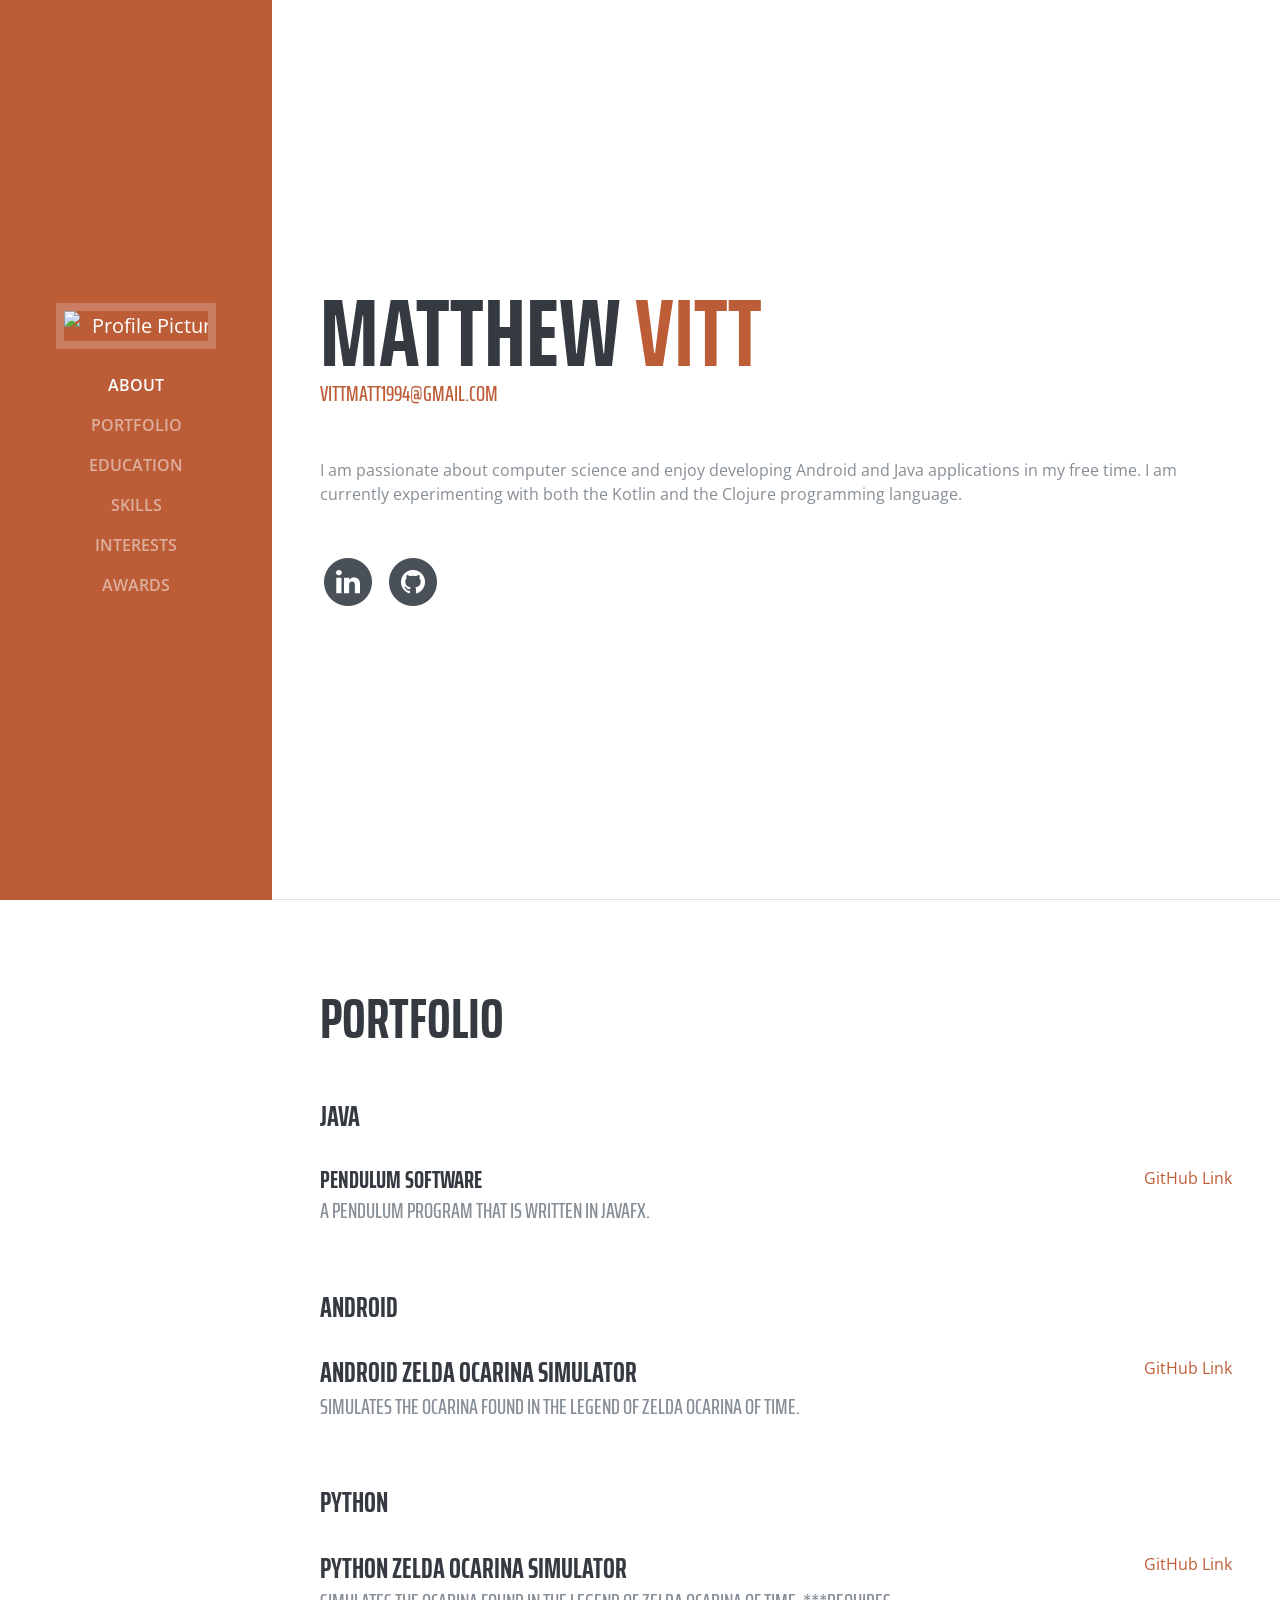
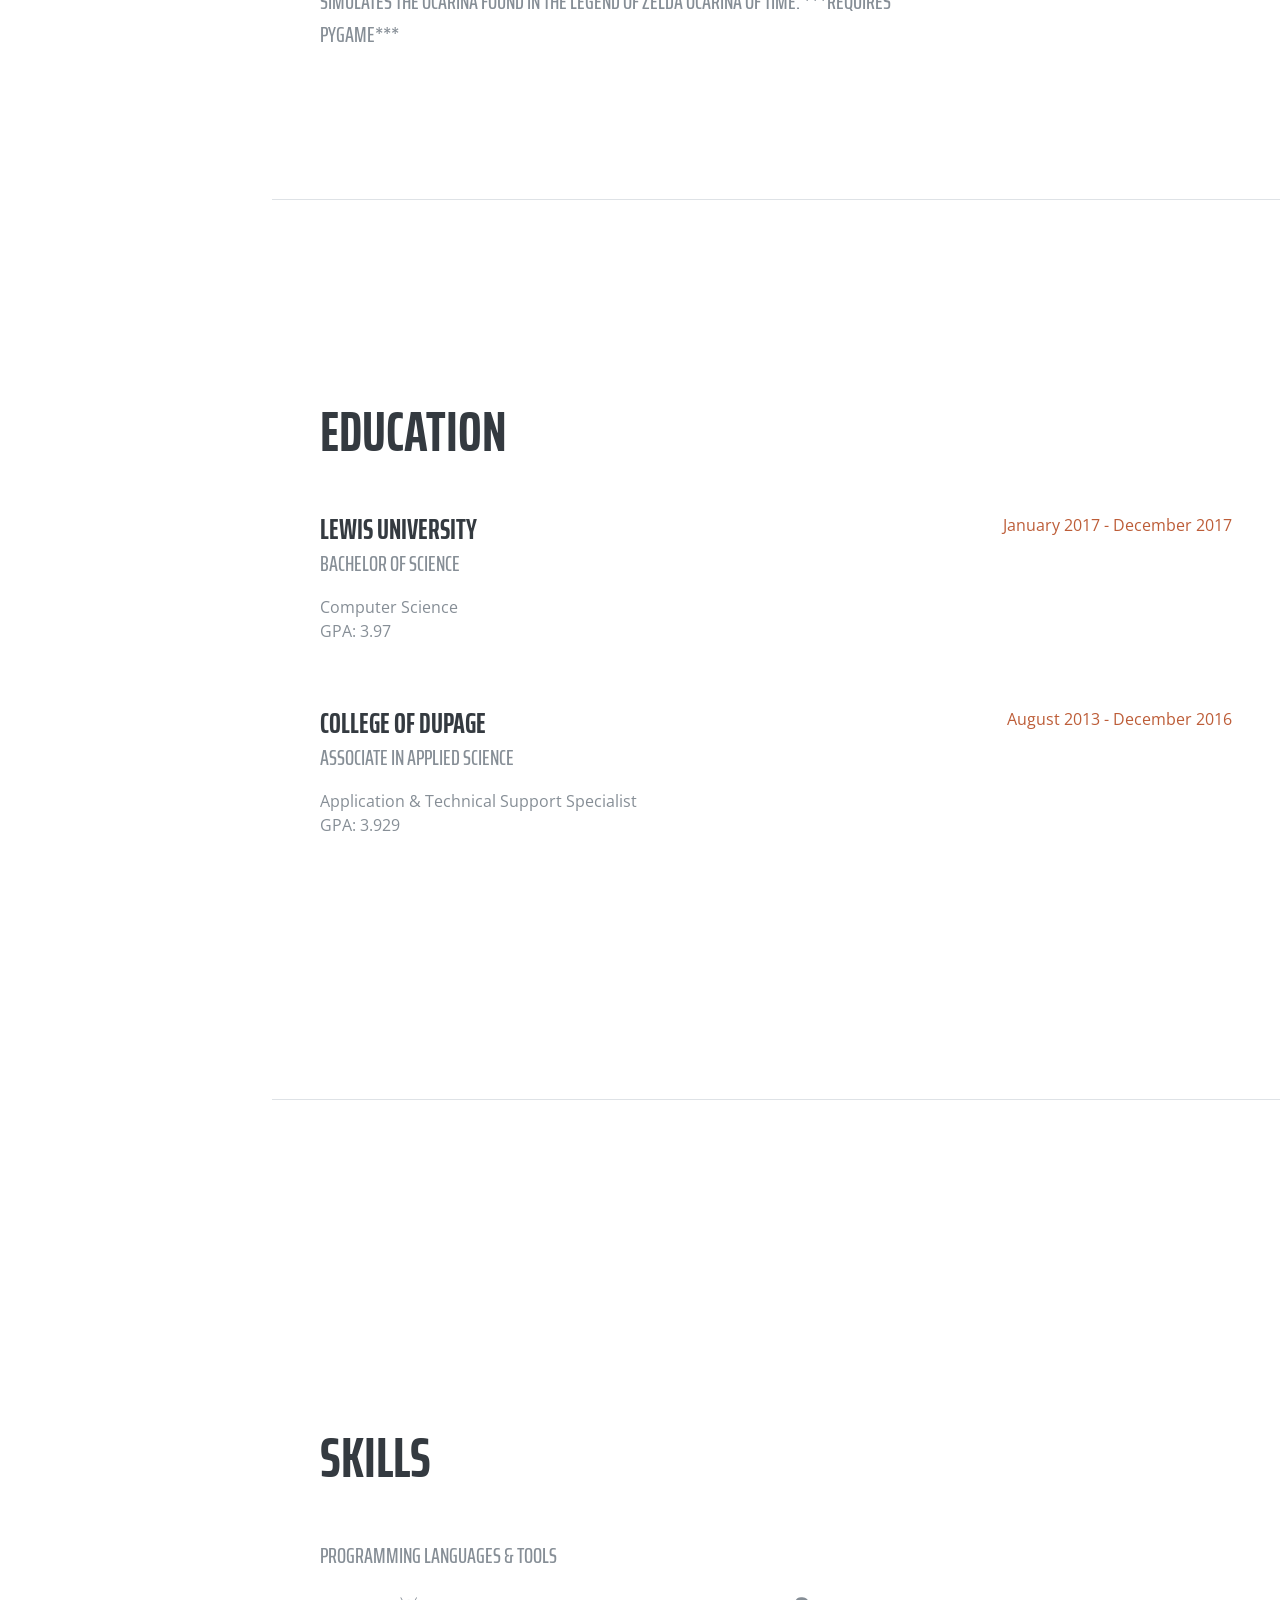
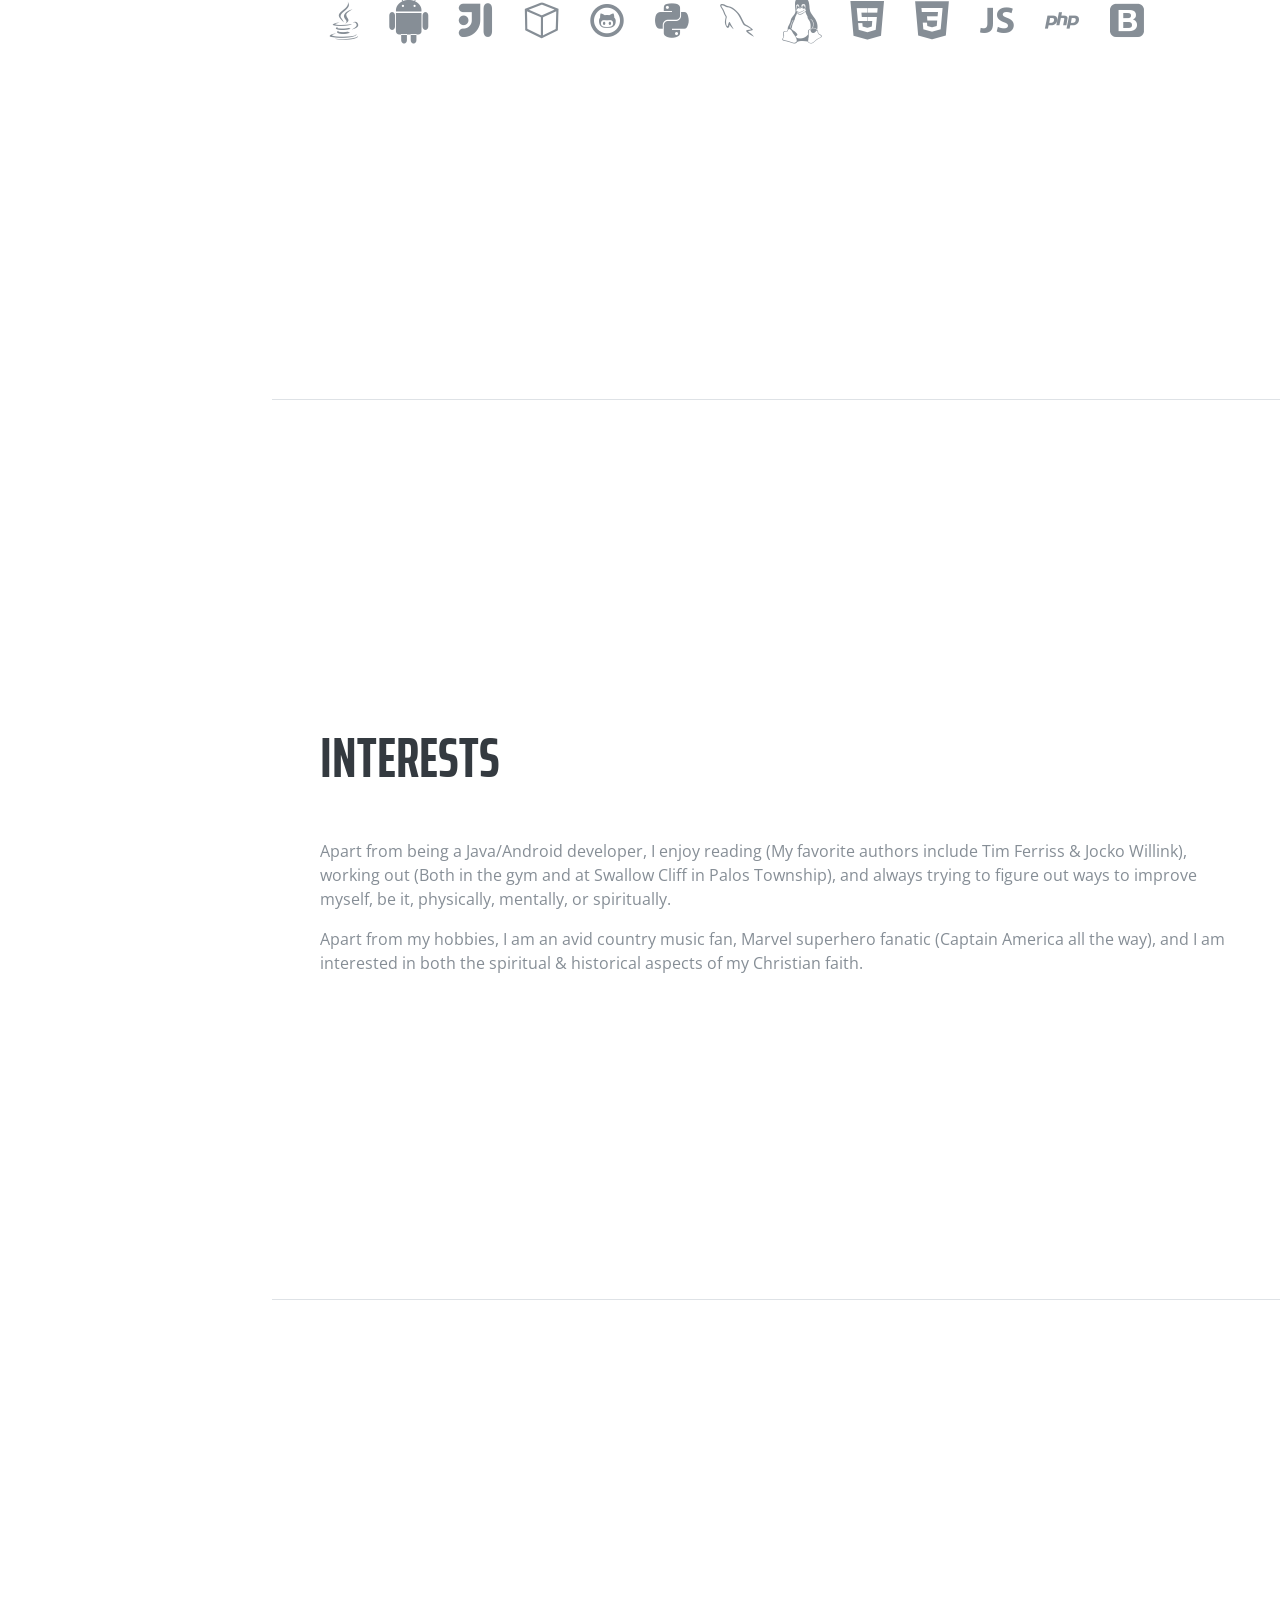
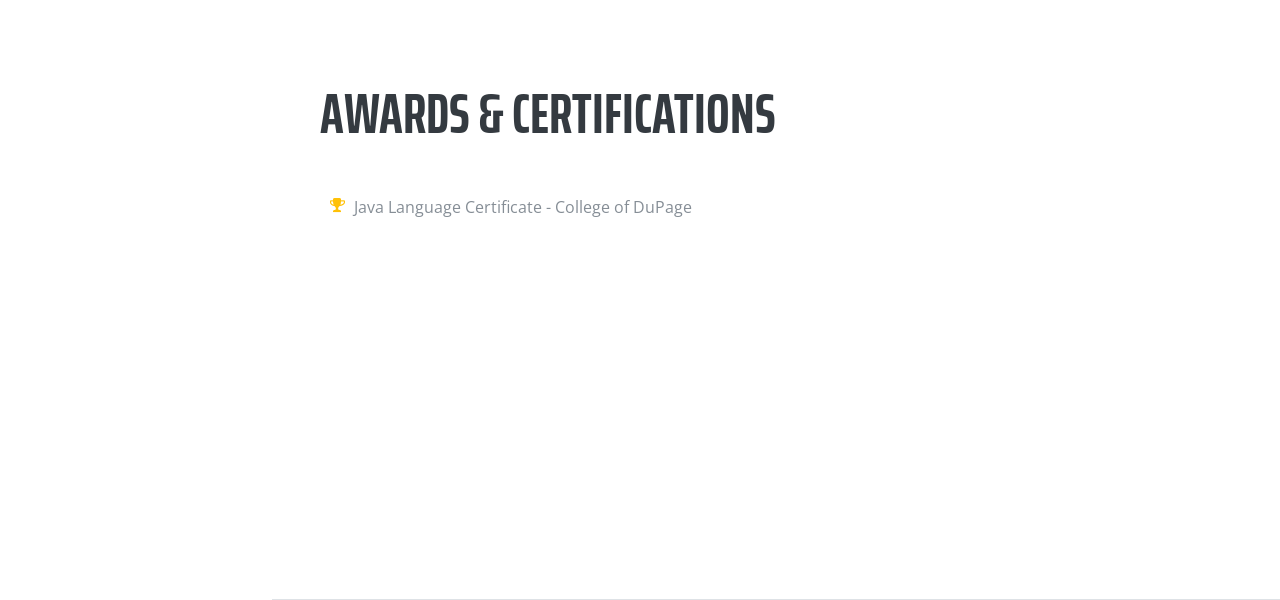
==== commit 68a042c4: "Added first Android project" ====
--- a/portfolio/pages/index.html
+++ b/portfolio/pages/index.html
@@ -114,12 +114,11 @@
 
           <div class="resume-item d-flex flex-column flex-md-row mb-5">
             <div class="resume-content mr-auto">
-              <h3 class="mb-0">Coming Soon</h3>
-              <div class="subheading mb-3">Coming Soon</div>
-              <p>Coming Soon</p>
-            </div>
-            <div class="resume-date text-md-right">
-              <span class="text-primary">Coming Soon</span>
+              <h3 class="mb-0">Android Zelda Ocarina Simulator</h3>
+              <div class="subheading mb-3">Simulates the ocarina found in The Legend of Zelda Ocarina of Time.</div>
+            </div>
+            <div class="resume-date text-md-right">
+              <span class="text-primary"><a href="">GitHub Link</a> </span>
             </div>
           </div>
 
@@ -128,7 +127,7 @@
 
           <div class="resume-item d-flex flex-column flex-md-row mb-5">
             <div class="resume-content mr-auto">
-              <h3 class="mb-0">Zelda Ocarina Simulator</h3>
+              <h3 class="mb-0">Python Zelda Ocarina Simulator</h3>
               <div class="subheading mb-3">Simulates the ocarina found in The Legend of Zelda Ocarina of Time. ***Requires Pygame***</div>
 
             </div>
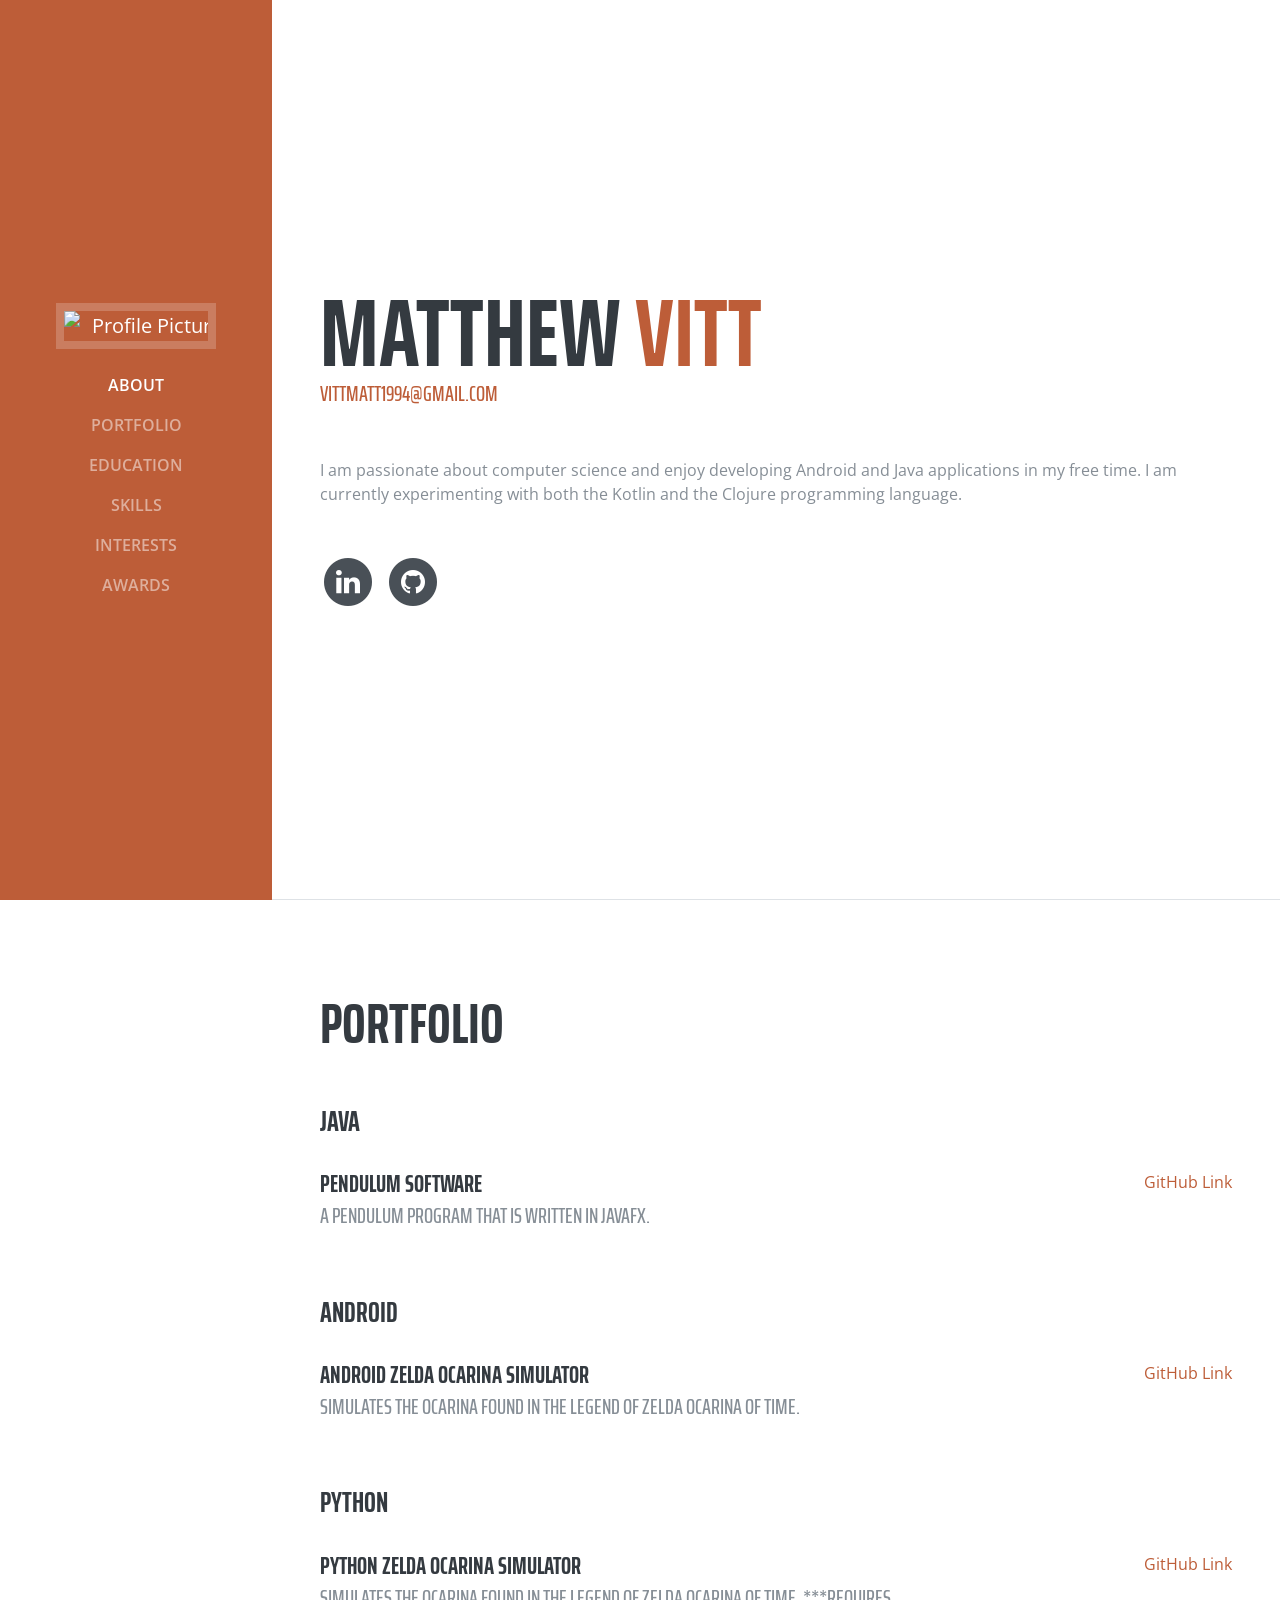
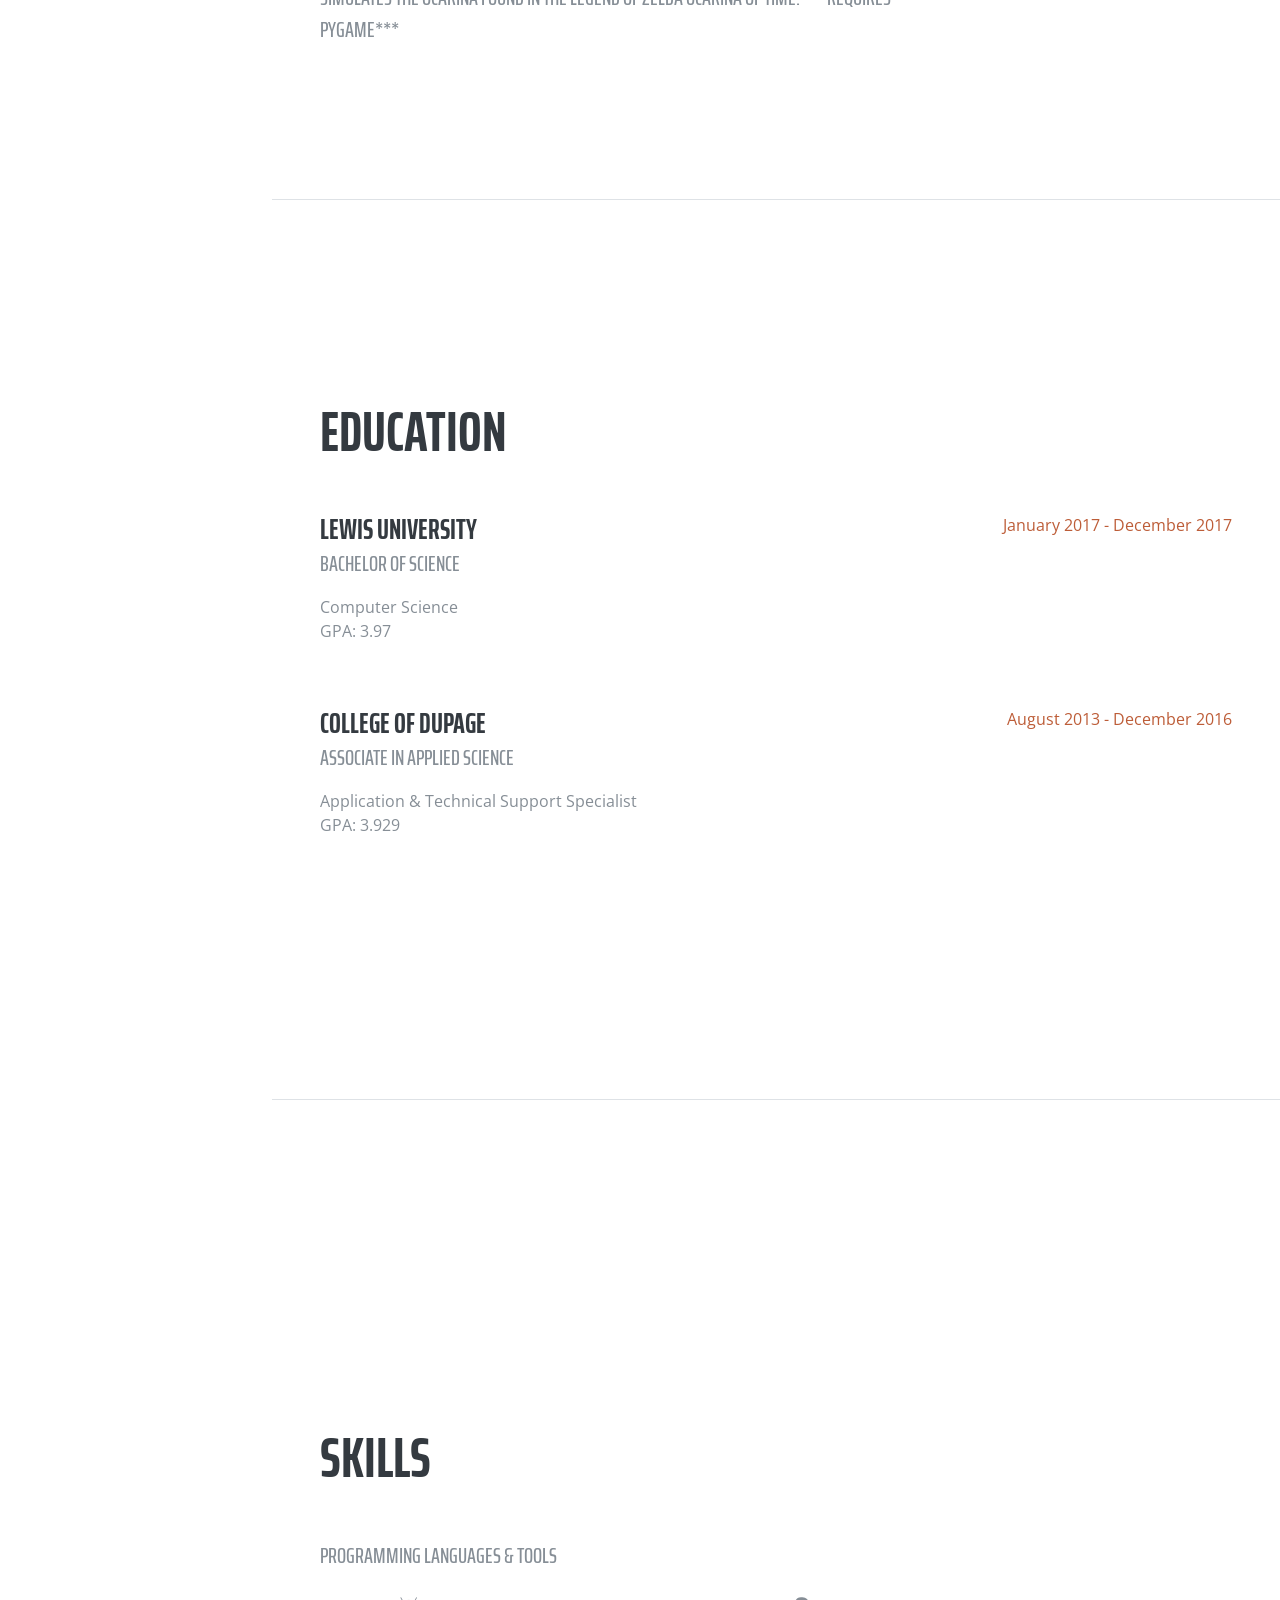
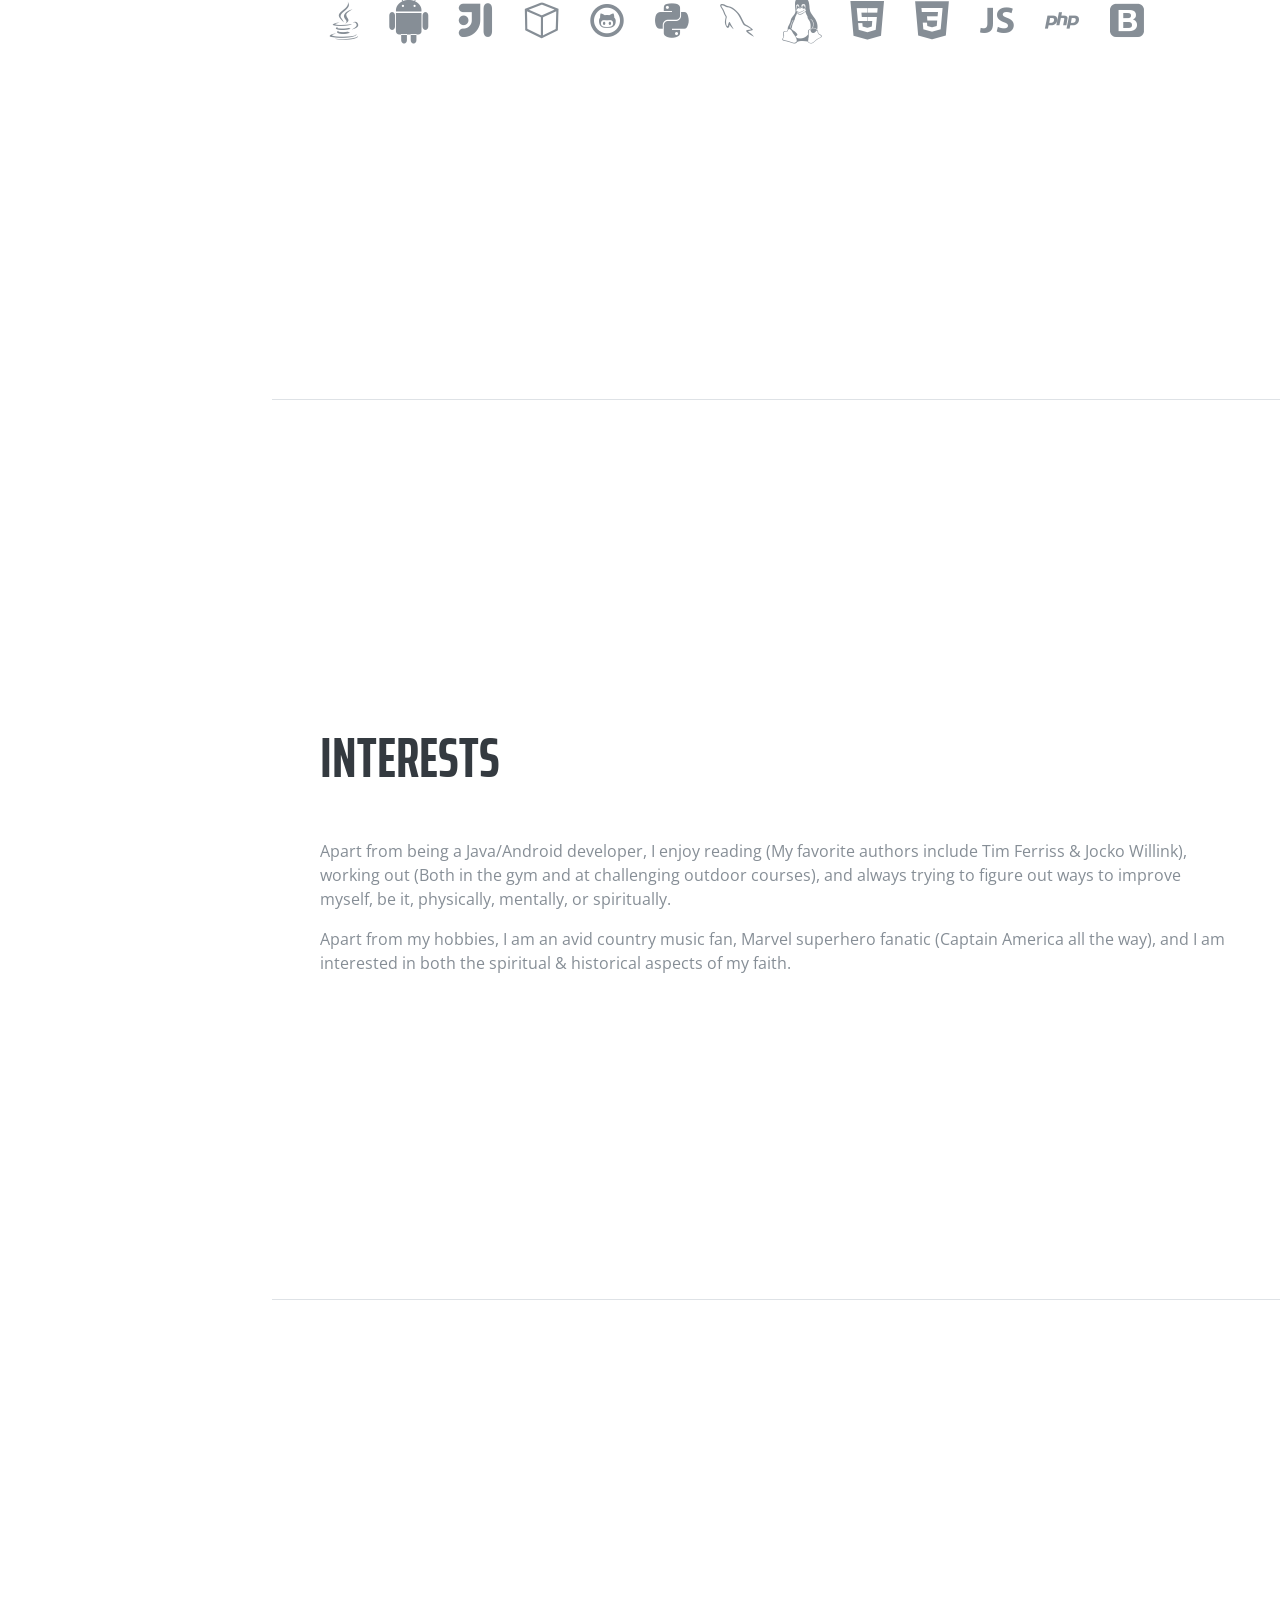
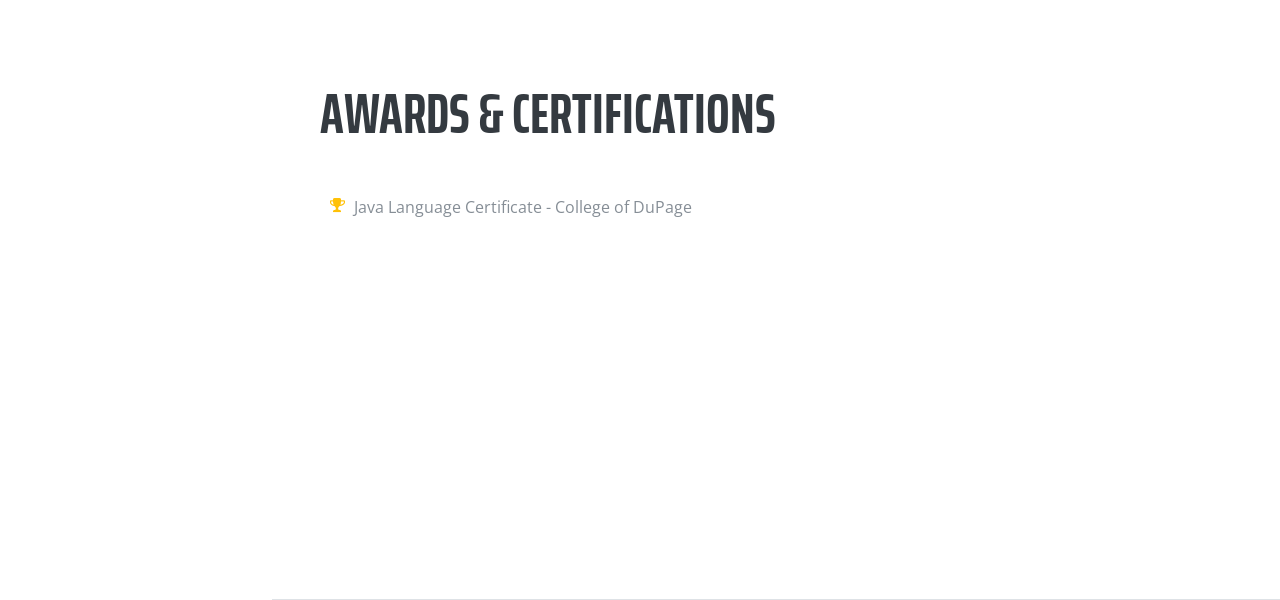
==== commit 69c0fecb: "Minor Text Changes" ====
--- a/portfolio/pages/index.html
+++ b/portfolio/pages/index.html
@@ -114,11 +114,11 @@
 
           <div class="resume-item d-flex flex-column flex-md-row mb-5">
             <div class="resume-content mr-auto">
-              <h3 class="mb-0">Android Zelda Ocarina Simulator</h3>
+              <h4 class="mb-0">Android Zelda Ocarina Simulator</h4>
               <div class="subheading mb-3">Simulates the ocarina found in The Legend of Zelda Ocarina of Time.</div>
             </div>
             <div class="resume-date text-md-right">
-              <span class="text-primary"><a href="">GitHub Link</a> </span>
+              <span class="text-primary"><a href="https://github.com/mvitt/mvitt.github.io/tree/master/Android%20Projects/LOZOcarinaSimulator">GitHub Link</a> </span>
             </div>
           </div>
 
@@ -127,7 +127,7 @@
 
           <div class="resume-item d-flex flex-column flex-md-row mb-5">
             <div class="resume-content mr-auto">
-              <h3 class="mb-0">Python Zelda Ocarina Simulator</h3>
+              <h4 class="mb-0">Python Zelda Ocarina Simulator</h4>
               <div class="subheading mb-3">Simulates the ocarina found in The Legend of Zelda Ocarina of Time. ***Requires Pygame***</div>
 
             </div>
@@ -240,8 +240,8 @@
       <section class="resume-section p-3 p-lg-5 d-flex flex-column" id="interests">
         <div class="my-auto">
           <h2 class="mb-5">Interests</h2>
-          <p>Apart from being a Java/Android developer, I enjoy reading (My favorite authors include Tim Ferriss & Jocko Willink), working out (Both in the gym and at Swallow Cliff in Palos Township), and always trying to figure out ways to improve myself, be it, physically, mentally, or spiritually.</p>
-          <p class="mb-0">Apart from my hobbies, I am an avid country music fan, Marvel superhero fanatic (Captain America all the way), and I am interested in both the spiritual & historical aspects of my Christian faith.</p>
+          <p>Apart from being a Java/Android developer, I enjoy reading (My favorite authors include Tim Ferriss & Jocko Willink), working out (Both in the gym and at challenging outdoor courses), and always trying to figure out ways to improve myself, be it, physically, mentally, or spiritually.</p>
+          <p class="mb-0">Apart from my hobbies, I am an avid country music fan, Marvel superhero fanatic (Captain America all the way), and I am interested in both the spiritual & historical aspects of my faith.</p>
         </div>
       </section>
 
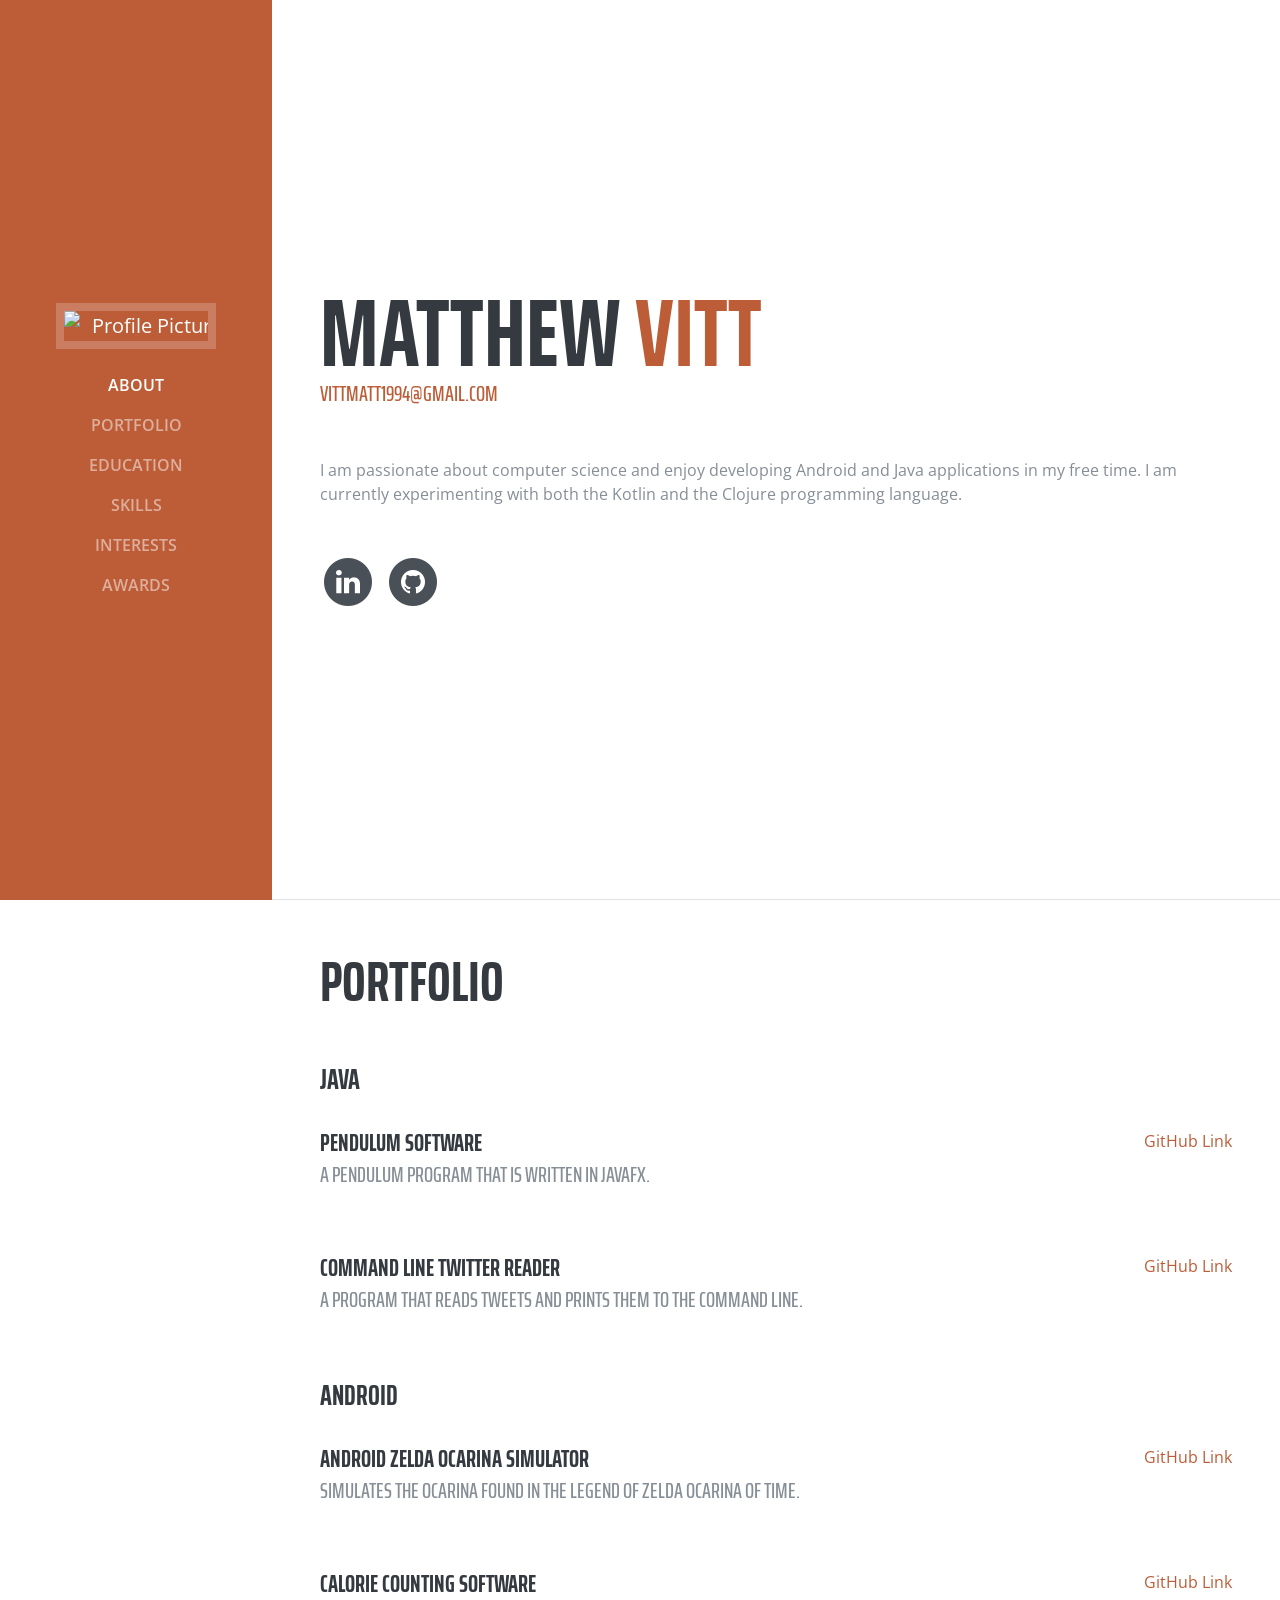
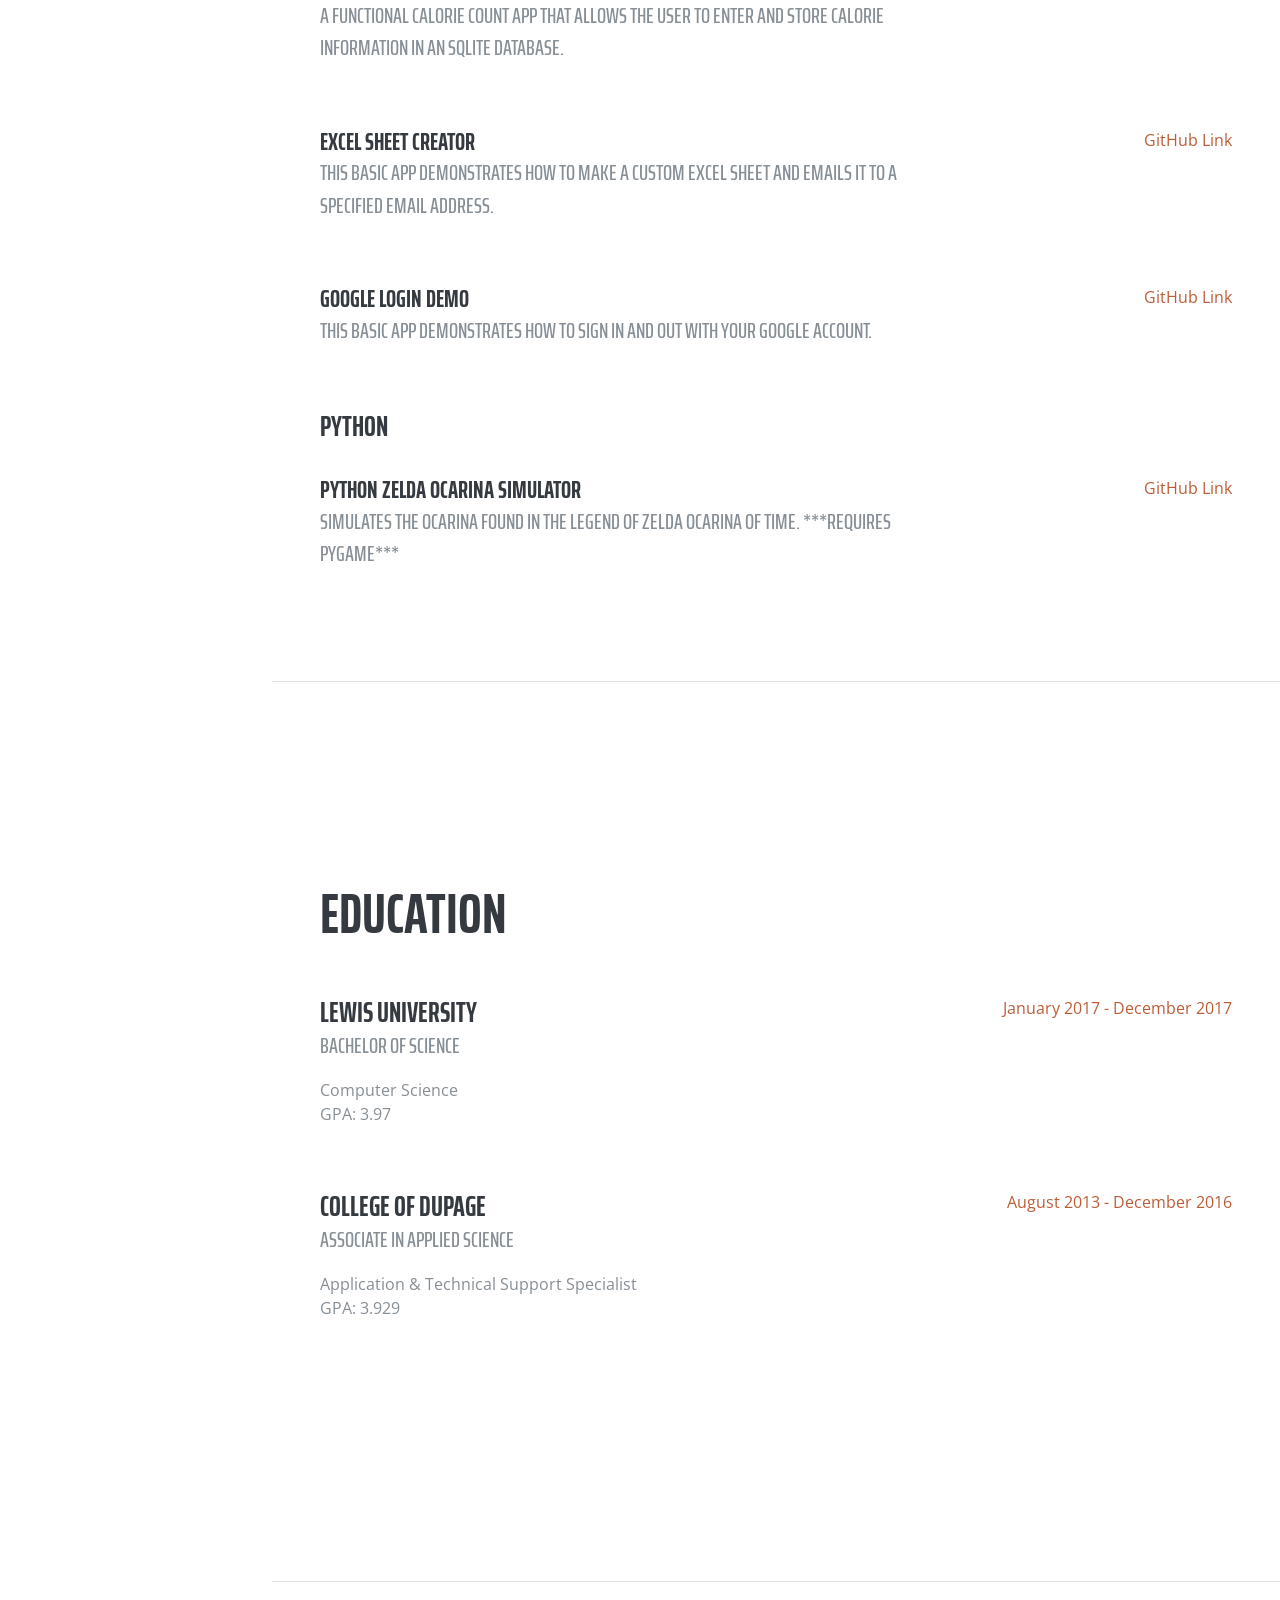
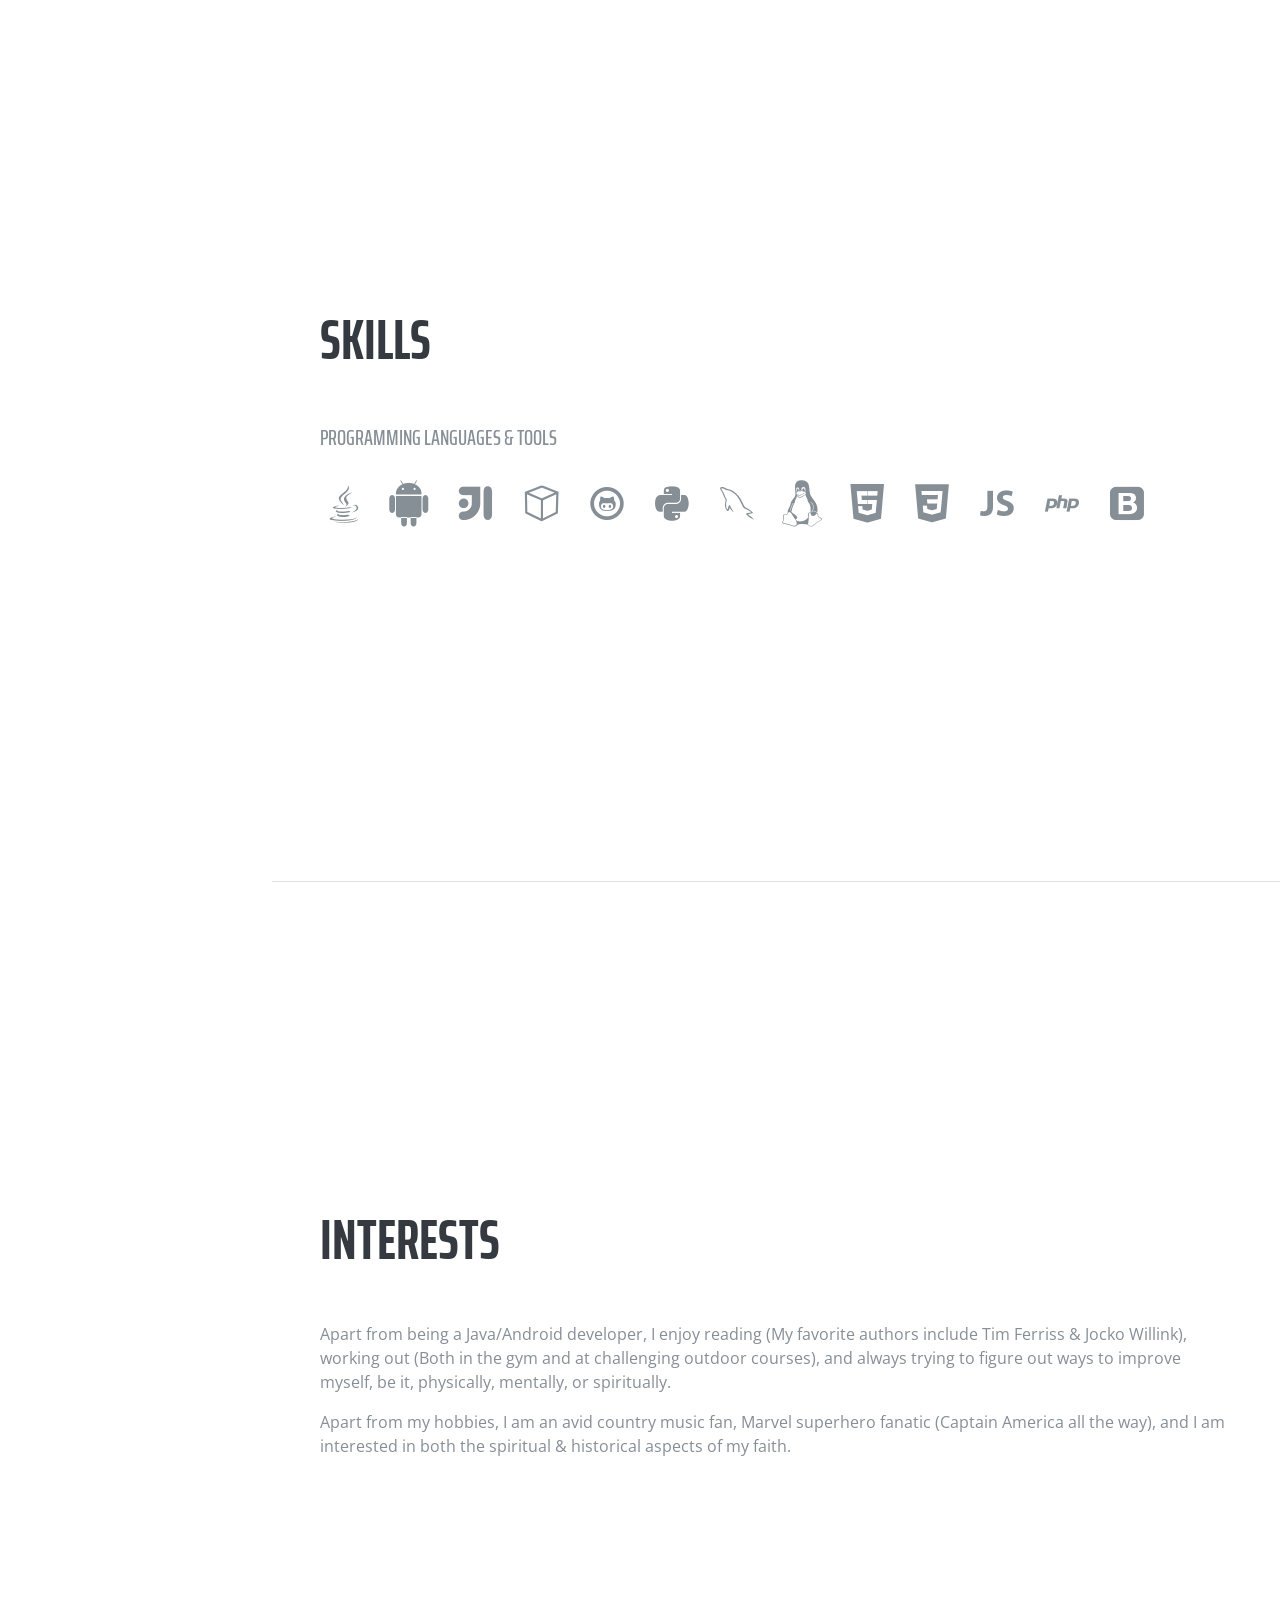
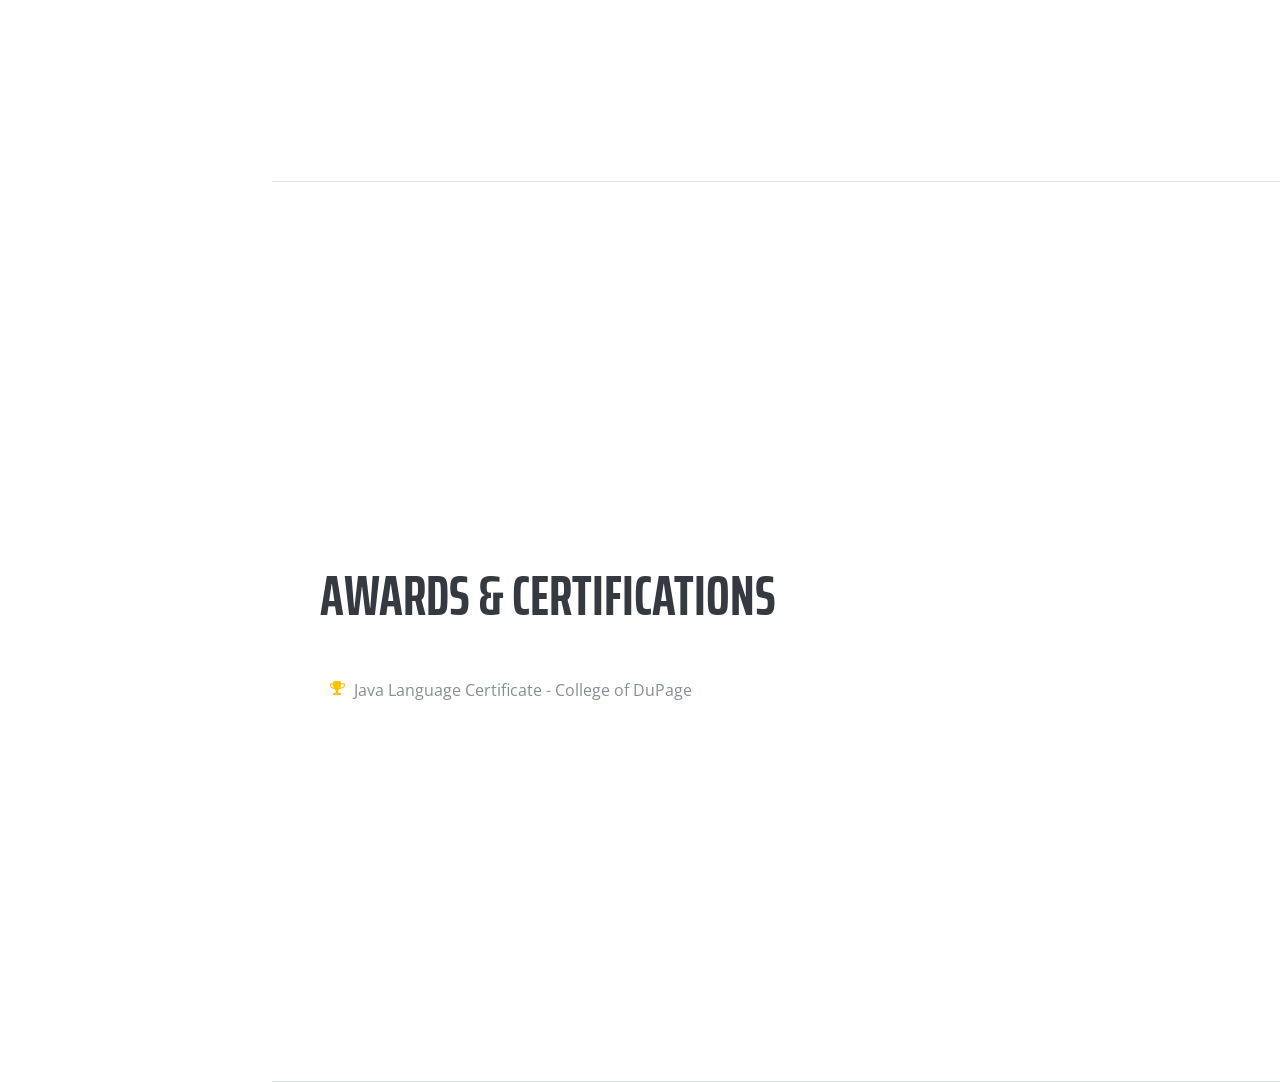
==== commit f9ec892b: "Added links to the GitHub files" ====
--- a/portfolio/pages/index.html
+++ b/portfolio/pages/index.html
@@ -109,6 +109,16 @@
             </div>
           </div>
 
+          <div class="resume-item d-flex flex-column flex-md-row mb-5">
+            <div class="resume-content mr-auto">
+              <h4 class="mb-0">Command Line Twitter Reader</h4>
+              <div class="subheading mb-3">A program that reads tweets and prints them to the command line.</div>
+            </div>
+            <div class="resume-date text-md-right">
+              <span class="text-primary"><a href="https://github.com/mvitt/mvitt.github.io/tree/master/Java%20Projects/TwitterReader">GitHub Link</a> </span>
+            </div>
+          </div>
+
           <h3>Android</h3>
           <br>
 
@@ -119,6 +129,36 @@
             </div>
             <div class="resume-date text-md-right">
               <span class="text-primary"><a href="https://github.com/mvitt/mvitt.github.io/tree/master/Android%20Projects/LOZOcarinaSimulator">GitHub Link</a> </span>
+            </div>
+          </div>
+
+          <div class="resume-item d-flex flex-column flex-md-row mb-5">
+            <div class="resume-content mr-auto">
+              <h4 class="mb-0">Calorie Counting Software</h4>
+              <div class="subheading mb-3">A functional calorie count app that allows the user to enter and store calorie information in an SQLite database.</div>
+            </div>
+            <div class="resume-date text-md-right">
+              <span class="text-primary"><a href="https://github.com/mvitt/mvitt.github.io/tree/master/Android%20Projects/CalorieQuickCount">GitHub Link</a> </span>
+            </div>
+          </div>
+
+          <div class="resume-item d-flex flex-column flex-md-row mb-5">
+            <div class="resume-content mr-auto">
+              <h4 class="mb-0">Excel Sheet Creator</h4>
+              <div class="subheading mb-3">This basic app demonstrates how to make a custom Excel sheet and emails it to a specified email address.</div>
+            </div>
+            <div class="resume-date text-md-right">
+              <span class="text-primary"><a href="https://github.com/mvitt/mvitt.github.io/tree/master/Android%20Projects/ExcelAppTest">GitHub Link</a> </span>
+            </div>
+          </div>
+
+          <div class="resume-item d-flex flex-column flex-md-row mb-5">
+            <div class="resume-content mr-auto">
+              <h4 class="mb-0">Google Login Demo</h4>
+              <div class="subheading mb-3">This basic app demonstrates how to sign in and out with your Google account.</div>
+            </div>
+            <div class="resume-date text-md-right">
+              <span class="text-primary"><a href="https://github.com/mvitt/mvitt.github.io/tree/master/Android%20Projects/GoogleLoginTest">GitHub Link</a> </span>
             </div>
           </div>
 
